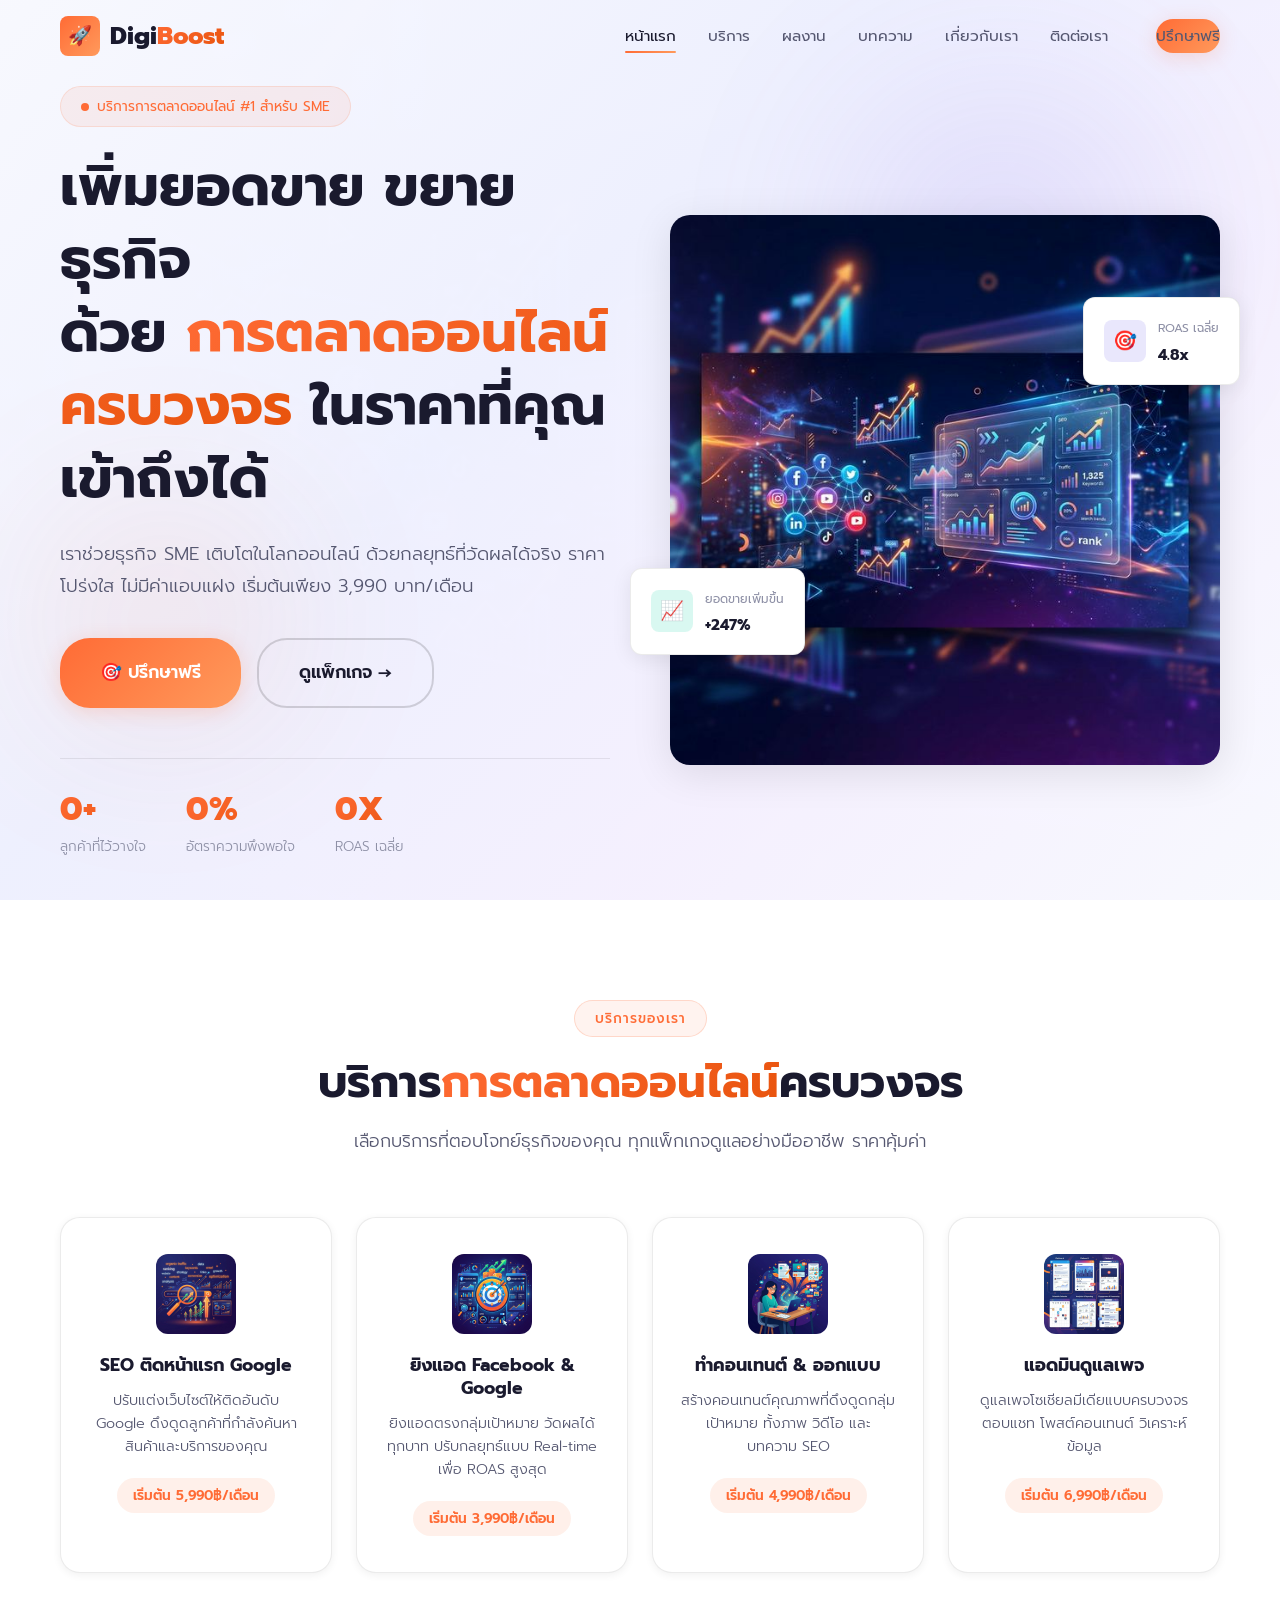
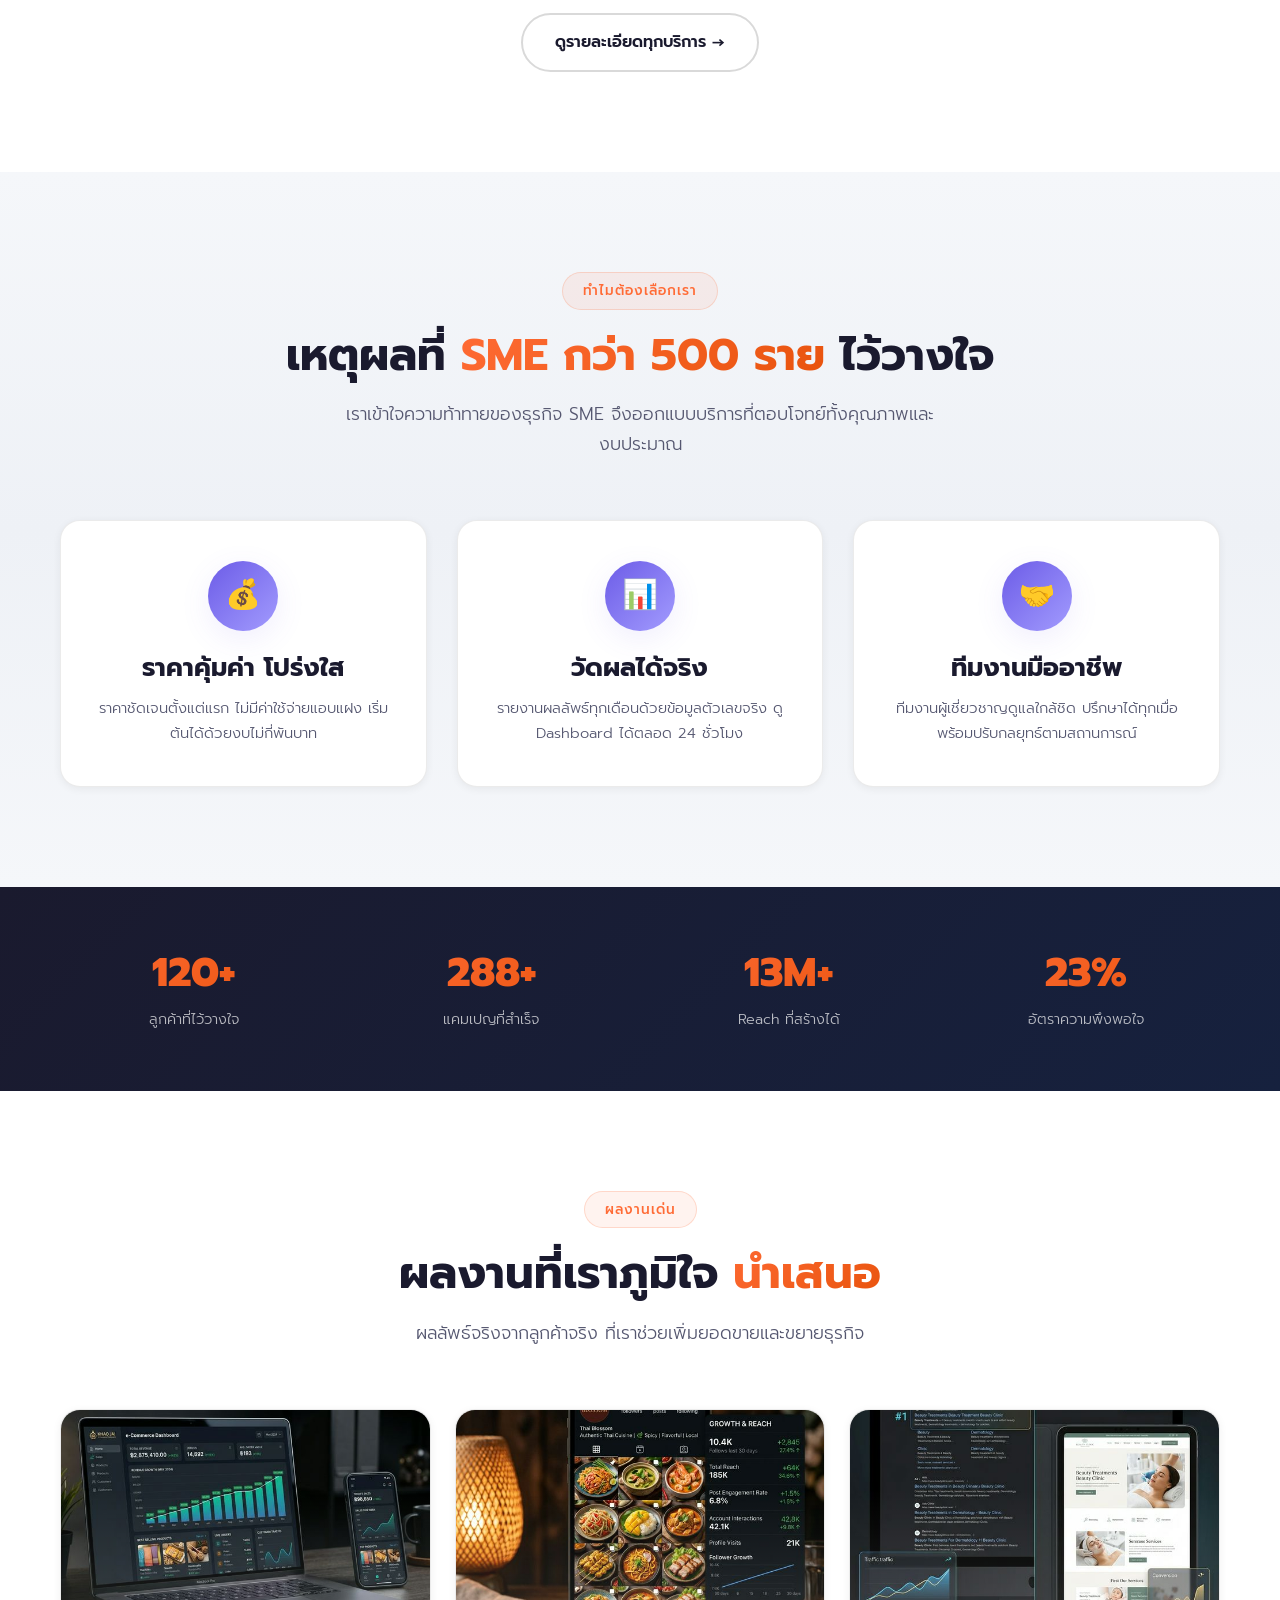
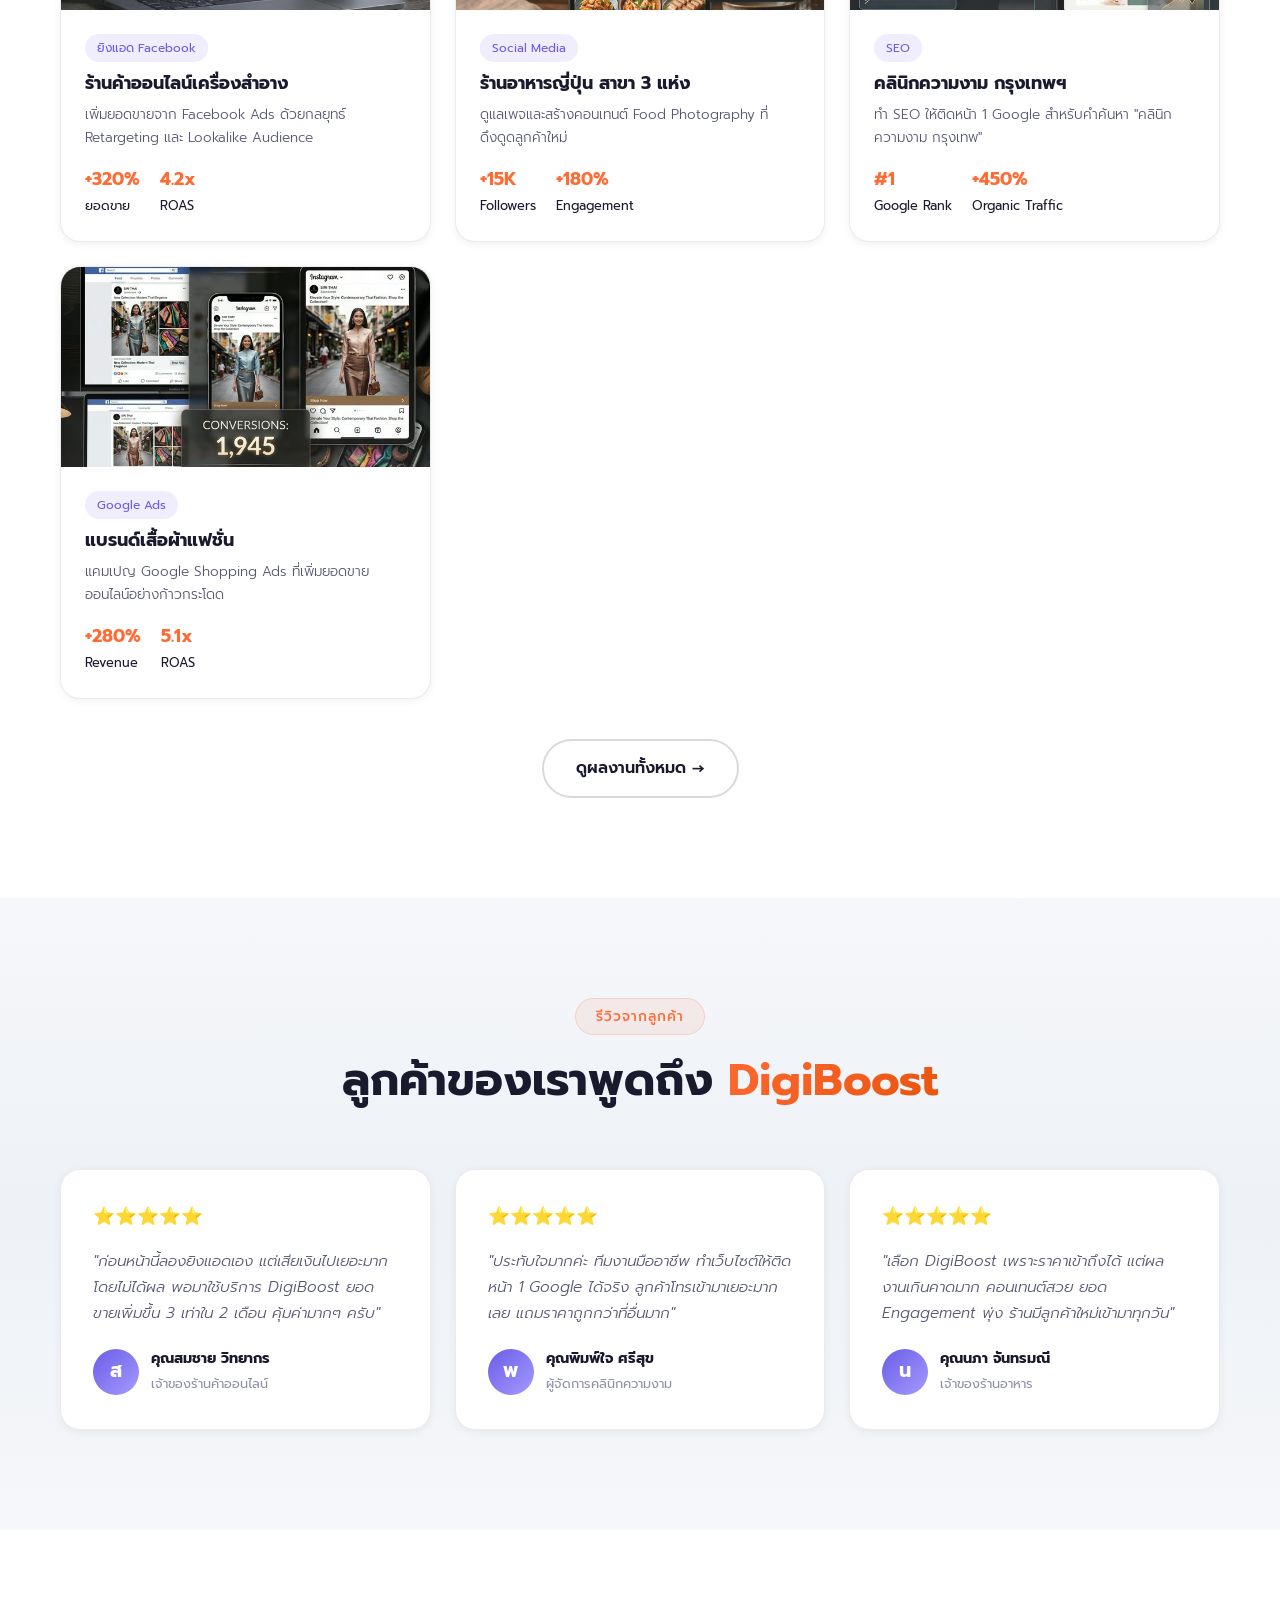
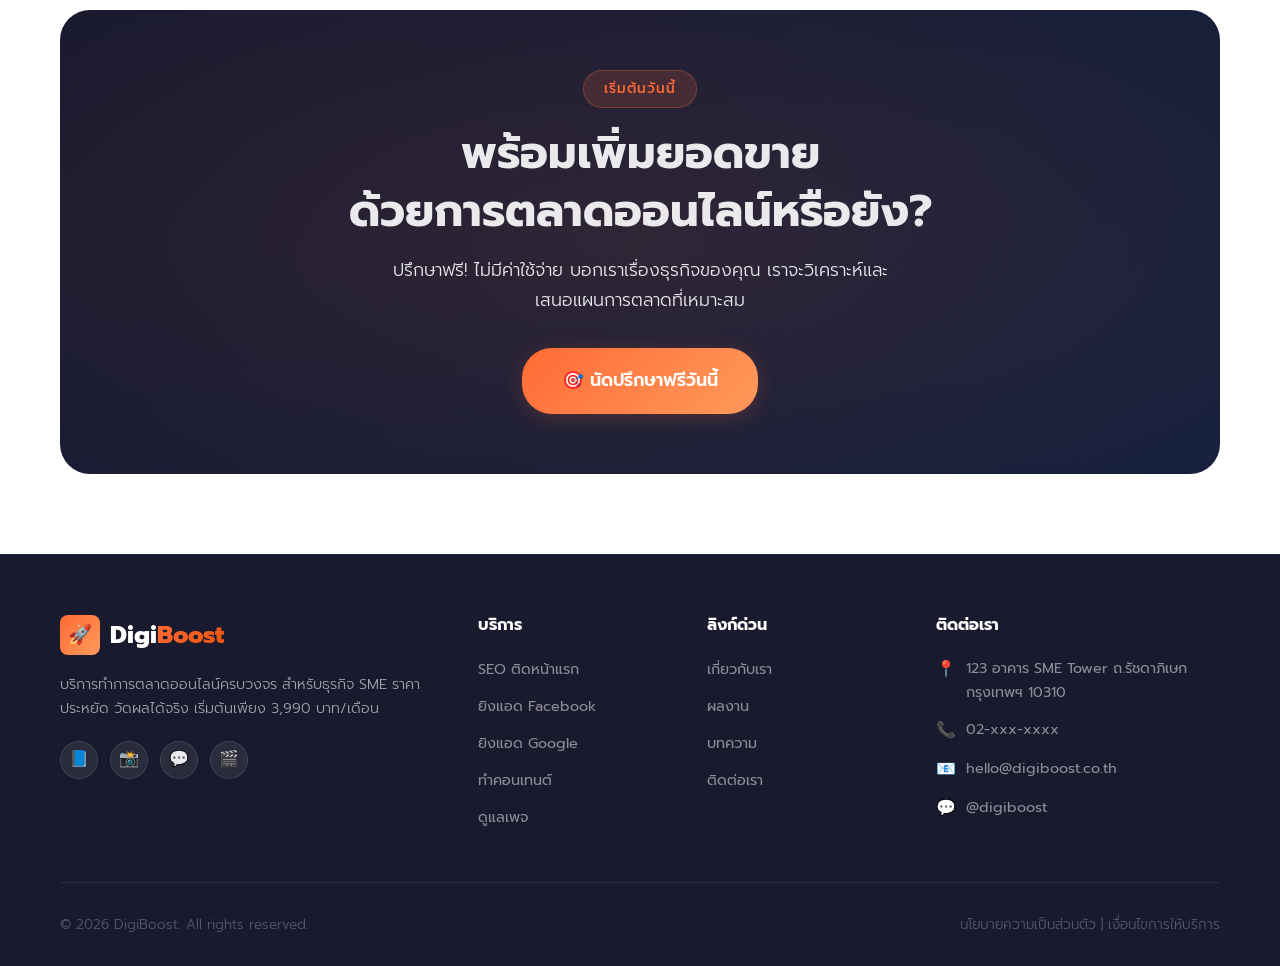
==== index.html @ 76886f85 "Add files via upload" ====
<!DOCTYPE html>
<html lang="th">
<head>
  <meta charset="UTF-8">
  <meta name="viewport" content="width=device-width, initial-scale=1.0">
  <title>DigiBoost — การตลาดออนไลน์ครบวงจร ราคาประหยัด สำหรับ SME</title>
  <meta name="description" content="บริการทำการตลาดออนไลน์ครบวงจร SEO, ยิงแอด Facebook/Google, ทำคอนเทนต์, ดูแลเพจ ราคาเริ่มต้น 3,990 บาท เพิ่มยอดขาย ขยายธุรกิจของคุณวันนี้">
  <meta name="keywords" content="รับทำการตลาดออนไลน์, รับยิงแอด ราคาถูก, บริษัทรับทำ SEO, การตลาดออนไลน์ SME, ดิจิทัลมาร์เก็ตติ้ง">
  <link rel="stylesheet" href="css/style.css">
  <link rel="icon" type="image/svg+xml" href="data:image/svg+xml,<svg xmlns='http://www.w3.org/2000/svg' viewBox='0 0 100 100'><text y='.9em' font-size='90'>🚀</text></svg>">
</head>
<body>

  <!-- Navigation -->
  <nav class="navbar" id="navbar">
    <div class="container">
      <a href="index.html" class="logo">
        <div class="logo-icon">🚀</div>
        <div class="logo-text">Digi<span class="highlight">Boost</span></div>
      </a>
      <ul class="nav-links" id="navLinks">
        <li><a href="index.html" class="active">หน้าแรก</a></li>
        <li><a href="services.html">บริการ</a></li>
        <li><a href="portfolio.html">ผลงาน</a></li>
        <li><a href="blog.html">บทความ</a></li>
        <li><a href="about.html">เกี่ยวกับเรา</a></li>
        <li><a href="contact.html">ติดต่อเรา</a></li>
        <li class="nav-cta"><a href="contact.html" class="btn btn-primary btn-sm">ปรึกษาฟรี</a></li>
      </ul>
      <div class="nav-toggle" id="navToggle">
        <span></span>
        <span></span>
        <span></span>
      </div>
    </div>
  </nav>

  <!-- Hero Section -->
  <section class="hero" id="hero">
    <div class="hero-bg">
      <img src="images/hero-bg.png" alt="Digital Marketing Background" loading="eager">
    </div>
    <div class="orb orb-1"></div>
    <div class="orb orb-2"></div>
    <div class="container">
      <div class="hero-content">
        <div class="hero-badge">
          <span class="dot"></span>
          <span>บริการการตลาดออนไลน์ #1 สำหรับ SME</span>
        </div>
        <h1>เพิ่มยอดขาย ขยายธุรกิจ<br>ด้วย<span class="gradient-text"> การตลาดออนไลน์<br>ครบวงจร</span> ในราคาที่คุณเข้าถึงได้</h1>
        <p>เราช่วยธุรกิจ SME เติบโตในโลกออนไลน์ ด้วยกลยุทธ์ที่วัดผลได้จริง ราคาโปร่งใส ไม่มีค่าแอบแฝง เริ่มต้นเพียง 3,990 บาท/เดือน</p>
        <div class="hero-buttons">
          <a href="contact.html" class="btn btn-primary btn-lg">🎯 ปรึกษาฟรี</a>
          <a href="services.html" class="btn btn-outline btn-lg">ดูแพ็กเกจ →</a>
        </div>
        <div class="hero-stats">
          <div class="stat-item">
            <h3 data-target="500" class="counter">0+</h3>
            <p>ลูกค้าที่ไว้วางใจ</p>
          </div>
          <div class="stat-item">
            <h3 data-target="95" class="counter">0%</h3>
            <p>อัตราความพึงพอใจ</p>
          </div>
          <div class="stat-item">
            <h3 data-target="3" class="counter">0X</h3>
            <p>ROAS เฉลี่ย</p>
          </div>
        </div>
      </div>
      <div class="hero-image">
        <img src="images/hero-bg.png" alt="Digital Marketing Analytics Dashboard" style="border-radius:20px;">
        <div class="hero-float-card card-1">
          <div class="icon green">📈</div>
          <div class="info">
            <span>ยอดขายเพิ่มขึ้น</span>
            <strong>+247%</strong>
          </div>
        </div>
        <div class="hero-float-card card-2">
          <div class="icon blue">🎯</div>
          <div class="info">
            <span>ROAS เฉลี่ย</span>
            <strong>4.8x</strong>
          </div>
        </div>
      </div>
    </div>
  </section>

  <!-- Services Overview -->
  <section class="services" id="services">
    <div class="container">
      <div class="section-header reveal">
        <span class="section-badge">บริการของเรา</span>
        <h2 class="section-title">บริการ<span class="gradient-text">การตลาดออนไลน์</span>ครบวงจร</h2>
        <p class="section-subtitle">เลือกบริการที่ตอบโจทย์ธุรกิจของคุณ ทุกแพ็กเกจดูแลอย่างมืออาชีพ ราคาคุ้มค่า</p>
      </div>
      <div class="services-grid">
        <div class="service-card reveal">
          <div class="icon-box">
            <img src="images/service-seo.png" alt="บริการ SEO">
          </div>
          <h3>SEO ติดหน้าแรก Google</h3>
          <p>ปรับแต่งเว็บไซต์ให้ติดอันดับ Google ดึงดูดลูกค้าที่กำลังค้นหาสินค้าและบริการของคุณ</p>
          <span class="price-tag">เริ่มต้น 5,990฿/เดือน</span>
        </div>
        <div class="service-card reveal">
          <div class="icon-box">
            <img src="images/service-ads.png" alt="บริการยิงแอด">
          </div>
          <h3>ยิงแอด Facebook & Google</h3>
          <p>ยิงแอดตรงกลุ่มเป้าหมาย วัดผลได้ทุกบาท ปรับกลยุทธ์แบบ Real-time เพื่อ ROAS สูงสุด</p>
          <span class="price-tag">เริ่มต้น 3,990฿/เดือน</span>
        </div>
        <div class="service-card reveal">
          <div class="icon-box">
            <img src="images/service-content.png" alt="บริการทำคอนเทนต์">
          </div>
          <h3>ทำคอนเทนต์ & ออกแบบ</h3>
          <p>สร้างคอนเทนต์คุณภาพที่ดึงดูดกลุ่มเป้าหมาย ทั้งภาพ วิดีโอ และบทความ SEO</p>
          <span class="price-tag">เริ่มต้น 4,990฿/เดือน</span>
        </div>
        <div class="service-card reveal">
          <div class="icon-box">
            <img src="images/service-social.png" alt="บริการดูแลเพจ">
          </div>
          <h3>แอดมินดูแลเพจ</h3>
          <p>ดูแลเพจโซเชียลมีเดียแบบครบวงจร ตอบแชท โพสต์คอนเทนต์ วิเคราะห์ข้อมูล</p>
          <span class="price-tag">เริ่มต้น 6,990฿/เดือน</span>
        </div>
      </div>
      <div style="text-align:center; margin-top:40px;" class="reveal">
        <a href="services.html" class="btn btn-outline">ดูรายละเอียดทุกบริการ →</a>
      </div>
    </div>
  </section>

  <!-- Why Choose Us -->
  <section class="why-us" id="why-us">
    <div class="container">
      <div class="section-header reveal">
        <span class="section-badge">ทำไมต้องเลือกเรา</span>
        <h2 class="section-title">เหตุผลที่ <span class="gradient-text">SME กว่า 500 ราย</span> ไว้วางใจ</h2>
        <p class="section-subtitle">เราเข้าใจความท้าทายของธุรกิจ SME จึงออกแบบบริการที่ตอบโจทย์ทั้งคุณภาพและงบประมาณ</p>
      </div>
      <div class="why-us-grid">
        <div class="why-card reveal">
          <div class="icon-circle">💰</div>
          <h3>ราคาคุ้มค่า โปร่งใส</h3>
          <p>ราคาชัดเจนตั้งแต่แรก ไม่มีค่าใช้จ่ายแอบแฝง เริ่มต้นได้ด้วยงบไม่กี่พันบาท</p>
        </div>
        <div class="why-card reveal">
          <div class="icon-circle">📊</div>
          <h3>วัดผลได้จริง</h3>
          <p>รายงานผลลัพธ์ทุกเดือนด้วยข้อมูลตัวเลขจริง ดู Dashboard ได้ตลอด 24 ชั่วโมง</p>
        </div>
        <div class="why-card reveal">
          <div class="icon-circle">🤝</div>
          <h3>ทีมงานมืออาชีพ</h3>
          <p>ทีมงานผู้เชี่ยวชาญดูแลใกล้ชิด ปรึกษาได้ทุกเมื่อ พร้อมปรับกลยุทธ์ตามสถานการณ์</p>
        </div>
      </div>
    </div>
  </section>

  <!-- Counter Section -->
  <section class="counter-section">
    <div class="container">
      <div class="counter-grid">
        <div class="counter-item reveal">
          <h3><span data-target="500" class="counter-num">0</span>+</h3>
          <p>ลูกค้าที่ไว้วางใจ</p>
        </div>
        <div class="counter-item reveal">
          <h3><span data-target="1200" class="counter-num">0</span>+</h3>
          <p>แคมเปญที่สำเร็จ</p>
        </div>
        <div class="counter-item reveal">
          <h3><span data-target="50" class="counter-num">0</span>M+</h3>
          <p>Reach ที่สร้างได้</p>
        </div>
        <div class="counter-item reveal">
          <h3><span data-target="95" class="counter-num">0</span>%</h3>
          <p>อัตราความพึงพอใจ</p>
        </div>
      </div>
    </div>
  </section>

  <!-- Portfolio Highlights -->
  <section class="portfolio" id="portfolio">
    <div class="container">
      <div class="section-header reveal">
        <span class="section-badge">ผลงานเด่น</span>
        <h2 class="section-title">ผลงานที่เราภูมิใจ<span class="gradient-text"> นำเสนอ</span></h2>
        <p class="section-subtitle">ผลลัพธ์จริงจากลูกค้าจริง ที่เราช่วยเพิ่มยอดขายและขยายธุรกิจ</p>
      </div>
      <div class="portfolio-grid">
        <div class="portfolio-card reveal">
          <div class="card-image">
            <img src="images/portfolio-ecommerce.png" alt="ผลงาน E-commerce">
            <div class="overlay"></div>
          </div>
          <div class="card-body">
            <span class="tag">ยิงแอด Facebook</span>
            <h3>ร้านค้าออนไลน์เครื่องสำอาง</h3>
            <p>เพิ่มยอดขายจาก Facebook Ads ด้วยกลยุทธ์ Retargeting และ Lookalike Audience</p>
            <div class="card-stats">
              <div class="stat">
                <strong>+320%</strong>
                <span>ยอดขาย</span>
              </div>
              <div class="stat">
                <strong>4.2x</strong>
                <span>ROAS</span>
              </div>
            </div>
          </div>
        </div>
        <div class="portfolio-card reveal">
          <div class="card-image">
            <img src="images/portfolio-restaurant.png" alt="ผลงานร้านอาหาร">
            <div class="overlay"></div>
          </div>
          <div class="card-body">
            <span class="tag">Social Media</span>
            <h3>ร้านอาหารญี่ปุ่น สาขา 3 แห่ง</h3>
            <p>ดูแลเพจและสร้างคอนเทนต์ Food Photography ที่ดึงดูดลูกค้าใหม่</p>
            <div class="card-stats">
              <div class="stat">
                <strong>+15K</strong>
                <span>Followers</span>
              </div>
              <div class="stat">
                <strong>+180%</strong>
                <span>Engagement</span>
              </div>
            </div>
          </div>
        </div>
        <div class="portfolio-card reveal">
          <div class="card-image">
            <img src="images/portfolio-clinic.png" alt="ผลงานคลินิกความงาม">
            <div class="overlay"></div>
          </div>
          <div class="card-body">
            <span class="tag">SEO</span>
            <h3>คลินิกความงาม กรุงเทพฯ</h3>
            <p>ทำ SEO ให้ติดหน้า 1 Google สำหรับคำค้นหา "คลินิกความงาม กรุงเทพ"</p>
            <div class="card-stats">
              <div class="stat">
                <strong>#1</strong>
                <span>Google Rank</span>
              </div>
              <div class="stat">
                <strong>+450%</strong>
                <span>Organic Traffic</span>
              </div>
            </div>
          </div>
        </div>
        <div class="portfolio-card reveal">
          <div class="card-image">
            <img src="images/portfolio-fashion.png" alt="ผลงานแฟชั่น">
            <div class="overlay"></div>
          </div>
          <div class="card-body">
            <span class="tag">Google Ads</span>
            <h3>แบรนด์เสื้อผ้าแฟชั่น</h3>
            <p>แคมเปญ Google Shopping Ads ที่เพิ่มยอดขายออนไลน์อย่างก้าวกระโดด</p>
            <div class="card-stats">
              <div class="stat">
                <strong>+280%</strong>
                <span>Revenue</span>
              </div>
              <div class="stat">
                <strong>5.1x</strong>
                <span>ROAS</span>
              </div>
            </div>
          </div>
        </div>
      </div>
      <div style="text-align:center; margin-top:40px;" class="reveal">
        <a href="portfolio.html" class="btn btn-outline">ดูผลงานทั้งหมด →</a>
      </div>
    </div>
  </section>

  <!-- Testimonials -->
  <section class="testimonials" id="testimonials">
    <div class="container">
      <div class="section-header reveal">
        <span class="section-badge">รีวิวจากลูกค้า</span>
        <h2 class="section-title">ลูกค้าของเราพูดถึง<span class="gradient-text"> DigiBoost</span></h2>
      </div>
      <div class="testimonials-grid">
        <div class="testimonial-card reveal">
          <div class="stars">⭐⭐⭐⭐⭐</div>
          <p class="quote">"ก่อนหน้านี้ลองยิงแอดเอง แต่เสียเงินไปเยอะมากโดยไม่ได้ผล พอมาใช้บริการ DigiBoost ยอดขายเพิ่มขึ้น 3 เท่าใน 2 เดือน คุ้มค่ามากๆ ครับ"</p>
          <div class="author">
            <div class="author-avatar">ส</div>
            <div class="author-info">
              <strong>คุณสมชาย วิทยากร</strong>
              <span>เจ้าของร้านค้าออนไลน์</span>
            </div>
          </div>
        </div>
        <div class="testimonial-card reveal">
          <div class="stars">⭐⭐⭐⭐⭐</div>
          <p class="quote">"ประทับใจมากค่ะ ทีมงานมืออาชีพ ทำเว็บไซต์ให้ติดหน้า 1 Google ได้จริง ลูกค้าโทรเข้ามาเยอะมากเลย แถมราคาถูกกว่าที่อื่นมาก"</p>
          <div class="author">
            <div class="author-avatar">พ</div>
            <div class="author-info">
              <strong>คุณพิมพ์ใจ ศรีสุข</strong>
              <span>ผู้จัดการคลินิกความงาม</span>
            </div>
          </div>
        </div>
        <div class="testimonial-card reveal">
          <div class="stars">⭐⭐⭐⭐⭐</div>
          <p class="quote">"เลือก DigiBoost เพราะราคาเข้าถึงได้ แต่ผลงานเกินคาดมาก คอนเทนต์สวย ยอด Engagement พุ่ง ร้านมีลูกค้าใหม่เข้ามาทุกวัน"</p>
          <div class="author">
            <div class="author-avatar">น</div>
            <div class="author-info">
              <strong>คุณนภา จันทรมณี</strong>
              <span>เจ้าของร้านอาหาร</span>
            </div>
          </div>
        </div>
      </div>
    </div>
  </section>

  <!-- CTA Section -->
  <section class="cta-section">
    <div class="container">
      <div class="cta-box reveal">
        <span class="section-badge">เริ่มต้นวันนี้</span>
        <h2>พร้อมเพิ่มยอดขาย<br><span class="gradient-text">ด้วยการตลาดออนไลน์</span>หรือยัง?</h2>
        <p>ปรึกษาฟรี! ไม่มีค่าใช้จ่าย บอกเราเรื่องธุรกิจของคุณ เราจะวิเคราะห์และเสนอแผนการตลาดที่เหมาะสม</p>
        <a href="contact.html" class="btn btn-primary btn-lg">🎯 นัดปรึกษาฟรีวันนี้</a>
      </div>
    </div>
  </section>

  <!-- Footer -->
  <footer class="footer">
    <div class="container">
      <div class="footer-grid">
        <div class="footer-brand">
          <a href="index.html" class="logo">
            <div class="logo-icon">🚀</div>
            <div class="logo-text">Digi<span class="highlight">Boost</span></div>
          </a>
          <p>บริการทำการตลาดออนไลน์ครบวงจร สำหรับธุรกิจ SME ราคาประหยัด วัดผลได้จริง เริ่มต้นเพียง 3,990 บาท/เดือน</p>
          <div class="footer-social">
            <a href="#" aria-label="Facebook">📘</a>
            <a href="#" aria-label="Instagram">📸</a>
            <a href="#" aria-label="Line">💬</a>
            <a href="#" aria-label="YouTube">🎬</a>
          </div>
        </div>
        <div>
          <h4>บริการ</h4>
          <ul class="footer-links">
            <li><a href="services.html">SEO ติดหน้าแรก</a></li>
            <li><a href="services.html">ยิงแอด Facebook</a></li>
            <li><a href="services.html">ยิงแอด Google</a></li>
            <li><a href="services.html">ทำคอนเทนต์</a></li>
            <li><a href="services.html">ดูแลเพจ</a></li>
          </ul>
        </div>
        <div>
          <h4>ลิงก์ด่วน</h4>
          <ul class="footer-links">
            <li><a href="about.html">เกี่ยวกับเรา</a></li>
            <li><a href="portfolio.html">ผลงาน</a></li>
            <li><a href="blog.html">บทความ</a></li>
            <li><a href="contact.html">ติดต่อเรา</a></li>
          </ul>
        </div>
        <div>
          <h4>ติดต่อเรา</h4>
          <ul class="footer-contact">
            <li><span class="icon">📍</span> 123 อาคาร SME Tower ถ.รัชดาภิเษก กรุงเทพฯ 10310</li>
            <li><span class="icon">📞</span> 02-xxx-xxxx</li>
            <li><span class="icon">📧</span> hello@digiboost.co.th</li>
            <li><span class="icon">💬</span> @digiboost</li>
          </ul>
        </div>
      </div>
      <div class="footer-bottom">
        <p>&copy; 2026 DigiBoost. All rights reserved.</p>
        <p>นโยบายความเป็นส่วนตัว | เงื่อนไขการให้บริการ</p>
      </div>
    </div>
  </footer>

  <!-- Back to Top -->
  <button class="back-to-top" id="backToTop" aria-label="Back to top">↑</button>

  <script src="js/script.js"></script>
</body>
</html>
---- css/style.css ----
/* ============================================
   DIGITAL MARKETING AGENCY - DESIGN SYSTEM
   คอนเซปต์: ราคาประหยัด สำหรับ SME
   ============================================ */

/* Google Fonts */
@import url('https://fonts.googleapis.com/css2?family=Inter:wght@300;400;500;600;700;800;900&family=Prompt:wght@300;400;500;600;700;800&display=swap');

/* ============================================
   CSS CUSTOM PROPERTIES
   ============================================ */
:root {
  /* Primary Colors */
  --primary-dark: #1a1a2e;
  --primary: #16213e;
  --primary-light: #0f3460;
  
  /* Accent Colors */
  --accent: #ff6b35;
  --accent-hover: #ff8c5a;
  --accent-glow: rgba(255, 107, 53, 0.2);
  --accent-gradient: linear-gradient(135deg, #ff6b35, #ff9a5c);
  
  /* Secondary Colors */
  --secondary: #6c5ce7;
  --secondary-light: #6c5ce7;
  --secondary-glow: rgba(108, 92, 231, 0.15);
  
  /* Neutral Colors */
  --dark-bg: #ffffff;
  --card-bg: #ffffff;
  --card-border: rgba(0, 0, 0, 0.08);
  --card-hover: #f8f9fa;
  
  /* Text Colors */
  --text-primary: #1a1a2e;
  --text-secondary: #555770;
  --text-muted: #8e90a6;
  
  /* Gradients */
  --gradient-hero: linear-gradient(135deg, #f8f9ff 0%, #eef0ff 40%, #f5f0ff 70%, #f8f9ff 100%);
  --gradient-section: linear-gradient(180deg, #f5f7fa 0%, #eef1f6 50%, #f5f7fa 100%);
  --gradient-card: linear-gradient(145deg, #ffffff, #fafbfc);
  --gradient-text: linear-gradient(135deg, #ff6b35, #e8530c);
  --gradient-purple: linear-gradient(135deg, #6c5ce7, #a29bfe);
  
  /* Shadows */
  --shadow-sm: 0 2px 8px rgba(0, 0, 0, 0.06);
  --shadow-md: 0 4px 20px rgba(0, 0, 0, 0.08);
  --shadow-lg: 0 8px 40px rgba(0, 0, 0, 0.1);
  --shadow-glow: 0 8px 30px rgba(255, 107, 53, 0.12);
  --shadow-purple: 0 8px 30px rgba(108, 92, 231, 0.1);
  
  /* Spacing */
  --section-padding: 100px 0;
  --container-padding: 0 20px;
  
  /* Border Radius */
  --radius-sm: 8px;
  --radius-md: 12px;
  --radius-lg: 20px;
  --radius-xl: 30px;
  
  /* Transitions */
  --transition: all 0.3s cubic-bezier(0.4, 0, 0.2, 1);
  --transition-slow: all 0.6s cubic-bezier(0.4, 0, 0.2, 1);
}

/* ============================================
   CSS RESET & BASE
   ============================================ */
*, *::before, *::after {
  margin: 0;
  padding: 0;
  box-sizing: border-box;
}

html {
  scroll-behavior: smooth;
  font-size: 16px;
}

body {
  font-family: 'Prompt', 'Inter', sans-serif;
  background: var(--dark-bg);
  color: var(--text-primary);
  line-height: 1.7;
  overflow-x: hidden;
  -webkit-font-smoothing: antialiased;
  -moz-osx-font-smoothing: grayscale;
}

a {
  text-decoration: none;
  color: inherit;
  transition: var(--transition);
}

ul, ol {
  list-style: none;
}

img {
  max-width: 100%;
  height: auto;
  display: block;
}

.container {
  max-width: 1200px;
  margin: 0 auto;
  padding: var(--container-padding);
}

/* ============================================
   TYPOGRAPHY
   ============================================ */
h1, h2, h3, h4, h5, h6 {
  font-weight: 700;
  line-height: 1.3;
}

h1 { font-size: clamp(2.2rem, 5vw, 3.5rem); }
h2 { font-size: clamp(1.8rem, 4vw, 2.8rem); }
h3 { font-size: clamp(1.3rem, 2.5vw, 1.6rem); }
h4 { font-size: 1.2rem; }

p {
  color: var(--text-secondary);
  font-weight: 300;
}

.section-badge {
  display: inline-block;
  padding: 6px 20px;
  background: rgba(255, 107, 53, 0.08);
  border: 1px solid rgba(255, 107, 53, 0.2);
  border-radius: 50px;
  font-size: 0.85rem;
  font-weight: 500;
  color: var(--accent);
  letter-spacing: 1px;
  text-transform: uppercase;
  margin-bottom: 16px;
}

.section-title {
  margin-bottom: 16px;
}

.section-title .gradient-text {
  background: var(--gradient-text);
  -webkit-background-clip: text;
  -webkit-text-fill-color: transparent;
  background-clip: text;
}

.section-subtitle {
  font-size: 1.1rem;
  color: var(--text-secondary);
  max-width: 600px;
  margin: 0 auto 50px;
}

.section-header {
  text-align: center;
  margin-bottom: 60px;
}

/* ============================================
   BUTTONS
   ============================================ */
.btn {
  display: inline-flex;
  align-items: center;
  gap: 8px;
  padding: 14px 32px;
  border-radius: var(--radius-xl);
  font-family: 'Prompt', sans-serif;
  font-size: 1rem;
  font-weight: 600;
  border: none;
  cursor: pointer;
  transition: var(--transition);
  position: relative;
  overflow: hidden;
}

.btn-primary {
  background: var(--accent-gradient);
  color: white;
  box-shadow: 0 4px 20px var(--accent-glow);
}

.btn-primary:hover {
  transform: translateY(-3px);
  box-shadow: 0 8px 30px rgba(255, 107, 53, 0.4);
}

.btn-primary::after {
  content: '';
  position: absolute;
  top: 0;
  left: -100%;
  width: 100%;
  height: 100%;
  background: linear-gradient(90deg, transparent, rgba(255,255,255,0.2), transparent);
  transition: 0.5s;
}

.btn-primary:hover::after {
  left: 100%;
}

.btn-outline {
  background: transparent;
  color: var(--text-primary);
  border: 2px solid rgba(0, 0, 0, 0.15);
}

.btn-outline:hover {
  border-color: var(--accent);
  color: var(--accent);
  transform: translateY(-3px);
}

.btn-sm {
  padding: 10px 24px;
  font-size: 0.9rem;
}

.btn-lg {
  padding: 18px 40px;
  font-size: 1.1rem;
}

/* ============================================
   NAVIGATION
   ============================================ */
.navbar {
  position: fixed;
  top: 0;
  left: 0;
  right: 0;
  z-index: 1000;
  padding: 16px 0;
  transition: var(--transition);
}

.navbar.scrolled {
  background: rgba(255, 255, 255, 0.95);
  backdrop-filter: blur(20px);
  -webkit-backdrop-filter: blur(20px);
  border-bottom: 1px solid var(--card-border);
  padding: 10px 0;
  box-shadow: 0 2px 20px rgba(0,0,0,0.06);
}

.navbar .container {
  display: flex;
  justify-content: space-between;
  align-items: center;
}

.logo {
  display: flex;
  align-items: center;
  gap: 10px;
  font-size: 1.5rem;
  font-weight: 800;
}

.logo-icon {
  width: 40px;
  height: 40px;
  background: var(--accent-gradient);
  border-radius: var(--radius-sm);
  display: flex;
  align-items: center;
  justify-content: center;
  font-size: 1.2rem;
}

.logo-text .highlight {
  background: var(--gradient-text);
  -webkit-background-clip: text;
  -webkit-text-fill-color: transparent;
  background-clip: text;
}

.nav-links {
  display: flex;
  gap: 32px;
  align-items: center;
}

.nav-links a {
  font-size: 0.95rem;
  font-weight: 400;
  color: var(--text-secondary);
  position: relative;
  padding: 4px 0;
}

.nav-links a:hover,
.nav-links a.active {
  color: var(--text-primary);
}

.nav-links a::after {
  content: '';
  position: absolute;
  bottom: -2px;
  left: 0;
  width: 0;
  height: 2px;
  background: var(--accent-gradient);
  transition: var(--transition);
  border-radius: 2px;
}

.nav-links a:hover::after,
.nav-links a.active::after {
  width: 100%;
}

.nav-cta {
  margin-left: 16px;
}

/* Mobile Nav Toggle */
.nav-toggle {
  display: none;
  flex-direction: column;
  gap: 5px;
  cursor: pointer;
  padding: 5px;
  z-index: 1001;
}

.nav-toggle span {
  width: 28px;
  height: 2px;
  background: var(--text-primary);
  border-radius: 2px;
  transition: var(--transition);
}

.nav-toggle.active span:nth-child(1) {
  transform: rotate(45deg) translate(5px, 5px);
}

.nav-toggle.active span:nth-child(2) {
  opacity: 0;
}

.nav-toggle.active span:nth-child(3) {
  transform: rotate(-45deg) translate(5px, -5px);
}

/* ============================================
   HERO SECTION
   ============================================ */
.hero {
  min-height: 100vh;
  display: flex;
  align-items: center;
  position: relative;
  overflow: hidden;
  padding-top: 80px;
}

.hero-bg {
  position: absolute;
  inset: 0;
  z-index: 0;
}

.hero-bg img {
  width: 100%;
  height: 100%;
  object-fit: cover;
  opacity: 0.08;
}

.hero-bg::after {
  content: '';
  position: absolute;
  inset: 0;
  background: var(--gradient-hero);
  opacity: 0.95;
}

.hero .container {
  position: relative;
  z-index: 1;
  display: grid;
  grid-template-columns: 1fr 1fr;
  gap: 60px;
  align-items: center;
}

.hero-content {
  max-width: 600px;
}

.hero-badge {
  display: inline-flex;
  align-items: center;
  gap: 8px;
  padding: 8px 20px;
  background: rgba(255, 107, 53, 0.08);
  border: 1px solid rgba(255, 107, 53, 0.15);
  border-radius: 50px;
  font-size: 0.85rem;
  color: var(--accent);
  margin-bottom: 24px;
  animation: fadeInUp 0.8s ease;
}

.hero-badge .dot {
  width: 8px;
  height: 8px;
  background: var(--accent);
  border-radius: 50%;
  animation: pulse 2s infinite;
}

.hero h1 {
  margin-bottom: 24px;
  animation: fadeInUp 0.8s ease 0.1s both;
}

.hero h1 .gradient-text {
  background: var(--gradient-text);
  -webkit-background-clip: text;
  -webkit-text-fill-color: transparent;
  background-clip: text;
}

.hero p {
  font-size: 1.15rem;
  margin-bottom: 36px;
  animation: fadeInUp 0.8s ease 0.2s both;
}

.hero-buttons {
  display: flex;
  gap: 16px;
  flex-wrap: wrap;
  animation: fadeInUp 0.8s ease 0.3s both;
}

.hero-stats {
  display: flex;
  gap: 40px;
  margin-top: 50px;
  padding-top: 30px;
  border-top: 1px solid var(--card-border);
  animation: fadeInUp 0.8s ease 0.4s both;
}

.stat-item h3 {
  font-size: 2rem;
  font-weight: 800;
  background: var(--gradient-text);
  -webkit-background-clip: text;
  -webkit-text-fill-color: transparent;
  background-clip: text;
}

.stat-item p {
  font-size: 0.85rem;
  color: var(--text-muted);
  margin-top: 4px;
}

.hero-image {
  position: relative;
  animation: fadeInRight 1s ease 0.3s both;
}

.hero-image img {
  border-radius: var(--radius-lg);
  box-shadow: var(--shadow-lg);
}

.hero-float-card {
  position: absolute;
  background: #ffffff;
  backdrop-filter: blur(20px);
  border: 1px solid var(--card-border);
  border-radius: var(--radius-md);
  padding: 16px 20px;
  display: flex;
  align-items: center;
  gap: 12px;
  animation: float 3s ease-in-out infinite;
  box-shadow: var(--shadow-md);
}

.hero-float-card.card-1 {
  bottom: 20%;
  left: -40px;
  animation-delay: 0s;
}

.hero-float-card.card-2 {
  top: 15%;
  right: -20px;
  animation-delay: 1.5s;
}

.hero-float-card .icon {
  width: 42px;
  height: 42px;
  border-radius: var(--radius-sm);
  display: flex;
  align-items: center;
  justify-content: center;
  font-size: 1.2rem;
}

.hero-float-card .icon.green {
  background: rgba(0, 206, 158, 0.15);
  color: #00ce9e;
}

.hero-float-card .icon.blue {
  background: rgba(108, 92, 231, 0.15);
  color: var(--secondary-light);
}

.hero-float-card .info span {
  font-size: 0.75rem;
  color: var(--text-muted);
}

.hero-float-card .info strong {
  display: block;
  font-size: 0.95rem;
}

/* Floating orbs */
.orb {
  position: absolute;
  border-radius: 50%;
  filter: blur(100px);
  opacity: 0.15;
  animation: orbFloat 8s ease-in-out infinite;
}

.orb-1 {
  width: 300px;
  height: 300px;
  background: var(--secondary);
  top: 10%;
  right: 10%;
  animation-delay: 0s;
}

.orb-2 {
  width: 200px;
  height: 200px;
  background: var(--accent);
  bottom: 20%;
  left: 5%;
  animation-delay: 4s;
}

/* ============================================
   SERVICES SECTION
   ============================================ */
.services {
  padding: var(--section-padding);
  position: relative;
}

.services-grid {
  display: grid;
  grid-template-columns: repeat(4, 1fr);
  gap: 24px;
}

.service-card {
  background: #ffffff;
  border: 1px solid var(--card-border);
  border-radius: var(--radius-lg);
  padding: 36px 28px;
  text-align: center;
  transition: var(--transition);
  position: relative;
  overflow: hidden;
  box-shadow: var(--shadow-sm);
}

.service-card::before {
  content: '';
  position: absolute;
  top: 0;
  left: 0;
  right: 0;
  height: 3px;
  background: var(--accent-gradient);
  transform: scaleX(0);
  transition: var(--transition);
}

.service-card:hover {
  transform: translateY(-8px);
  border-color: rgba(255, 107, 53, 0.15);
  box-shadow: var(--shadow-glow);
}

.service-card:hover::before {
  transform: scaleX(1);
}

.service-card .icon-box {
  width: 80px;
  height: 80px;
  margin: 0 auto 20px;
  border-radius: var(--radius-md);
  overflow: hidden;
}

.service-card .icon-box img {
  width: 100%;
  height: 100%;
  object-fit: cover;
}

.service-card h3 {
  margin-bottom: 12px;
  font-size: 1.1rem;
}

.service-card p {
  font-size: 0.9rem;
  line-height: 1.6;
  margin-bottom: 20px;
}

.service-card .price-tag {
  display: inline-block;
  padding: 6px 16px;
  background: rgba(255, 107, 53, 0.1);
  border-radius: 50px;
  font-size: 0.85rem;
  color: var(--accent);
  font-weight: 600;
}

/* ============================================
   WHY CHOOSE US
   ============================================ */
.why-us {
  padding: var(--section-padding);
  background: var(--gradient-section);
}

.why-us-grid {
  display: grid;
  grid-template-columns: repeat(3, 1fr);
  gap: 30px;
}

.why-card {
  background: #ffffff;
  border: 1px solid var(--card-border);
  border-radius: var(--radius-lg);
  padding: 40px 30px;
  text-align: center;
  transition: var(--transition);
  position: relative;
  box-shadow: var(--shadow-sm);
}

.why-card:hover {
  transform: translateY(-5px);
  box-shadow: var(--shadow-purple);
  border-color: rgba(108, 92, 231, 0.2);
}

.why-card .icon-circle {
  width: 70px;
  height: 70px;
  margin: 0 auto 20px;
  border-radius: 50%;
  display: flex;
  align-items: center;
  justify-content: center;
  font-size: 1.8rem;
  background: var(--gradient-purple);
  box-shadow: var(--shadow-purple);
}

.why-card h3 {
  margin-bottom: 12px;
}

.why-card p {
  font-size: 0.92rem;
}

/* ============================================
   PORTFOLIO SECTION
   ============================================ */
.portfolio {
  padding: var(--section-padding);
}

.portfolio-filters {
  display: flex;
  justify-content: center;
  gap: 12px;
  margin-bottom: 40px;
  flex-wrap: wrap;
}

.filter-btn {
  padding: 10px 24px;
  border: 1px solid var(--card-border);
  border-radius: 50px;
  background: transparent;
  color: var(--text-secondary);
  font-family: 'Prompt', sans-serif;
  font-size: 0.9rem;
  cursor: pointer;
  transition: var(--transition);
}

.filter-btn:hover,
.filter-btn.active {
  background: var(--accent-gradient);
  color: white;
  border-color: transparent;
  box-shadow: 0 4px 15px var(--accent-glow);
}

.portfolio-grid {
  display: grid;
  grid-template-columns: repeat(auto-fill, minmax(280px, 1fr));
  gap: 24px;
}

.portfolio-card {
  background: #ffffff;
  border: 1px solid var(--card-border);
  border-radius: var(--radius-lg);
  overflow: hidden;
  transition: var(--transition);
  cursor: pointer;
  box-shadow: var(--shadow-sm);
}

.portfolio-card:hover {
  transform: translateY(-5px);
  box-shadow: var(--shadow-glow);
}

.portfolio-card .card-image {
  width: 100%;
  height: 200px;
  overflow: hidden;
  position: relative;
}

.portfolio-card .card-image img {
  width: 100%;
  height: 100%;
  object-fit: cover;
  transition: var(--transition-slow);
}

.portfolio-card:hover .card-image img {
  transform: scale(1.08);
}

.portfolio-card .card-image .overlay {
  position: absolute;
  inset: 0;
  background: linear-gradient(180deg, transparent 40%, rgba(255,255,255,0.1) 100%);
}

.portfolio-card .card-body {
  padding: 24px;
}

.portfolio-card .card-body .tag {
  display: inline-block;
  padding: 4px 12px;
  background: rgba(108, 92, 231, 0.1);
  border-radius: 50px;
  font-size: 0.75rem;
  color: var(--secondary-light);
  margin-bottom: 10px;
}

.portfolio-card .card-body h3 {
  font-size: 1.1rem;
  margin-bottom: 8px;
}

.portfolio-card .card-body p {
  font-size: 0.85rem;
  margin-bottom: 16px;
}

.portfolio-card .card-stats {
  display: flex;
  gap: 20px;
}

.portfolio-card .card-stats .stat {
  font-size: 0.8rem;
}

.portfolio-card .card-stats .stat strong {
  color: var(--accent);
  display: block;
  font-size: 1.1rem;
}

/* ============================================
   TESTIMONIALS
   ============================================ */
.testimonials {
  padding: var(--section-padding);
  background: var(--gradient-section);
}

.testimonials-grid {
  display: grid;
  grid-template-columns: repeat(3, 1fr);
  gap: 24px;
}

.testimonial-card {
  background: #ffffff;
  border: 1px solid var(--card-border);
  border-radius: var(--radius-lg);
  padding: 32px;
  transition: var(--transition);
  box-shadow: var(--shadow-sm);
}

.testimonial-card:hover {
  transform: translateY(-4px);
  box-shadow: var(--shadow-md);
}

.testimonial-card .stars {
  color: #ffa500;
  font-size: 1.1rem;
  margin-bottom: 16px;
}

.testimonial-card .quote {
  font-size: 0.95rem;
  color: var(--text-secondary);
  font-style: italic;
  margin-bottom: 20px;
  line-height: 1.7;
}

.testimonial-card .author {
  display: flex;
  align-items: center;
  gap: 12px;
}

.testimonial-card .author-avatar {
  width: 46px;
  height: 46px;
  border-radius: 50%;
  background: var(--gradient-purple);
  display: flex;
  align-items: center;
  justify-content: center;
  font-size: 1.2rem;
  font-weight: 700;
  color: white;
}

.testimonial-card .author-info strong {
  font-size: 0.9rem;
  display: block;
}

.testimonial-card .author-info span {
  font-size: 0.8rem;
  color: var(--text-muted);
}

/* ============================================
   CTA SECTION
   ============================================ */
.cta-section {
  padding: 80px 0;
  position: relative;
  overflow: hidden;
}

.cta-box {
  background: linear-gradient(135deg, #1a1a2e, #16213e);
  border: none;
  border-radius: var(--radius-xl);
  padding: 60px;
  text-align: center;
  position: relative;
  overflow: hidden;
  color: white;
}

.cta-box h2,
.cta-box p {
  color: rgba(255,255,255,0.9);
}

.cta-box .section-badge {
  background: rgba(255, 107, 53, 0.15);
  border-color: rgba(255, 107, 53, 0.3);
}

.cta-box::before {
  content: '';
  position: absolute;
  top: -50%;
  left: -50%;
  width: 200%;
  height: 200%;
  background: radial-gradient(ellipse, rgba(255,107,53,0.1), transparent 50%);
  animation: rotate 20s linear infinite;
}

.cta-box h2 {
  margin-bottom: 16px;
  position: relative;
}

.cta-box p {
  font-size: 1.1rem;
  margin-bottom: 32px;
  max-width: 500px;
  margin-left: auto;
  margin-right: auto;
  position: relative;
}

.cta-box .btn {
  position: relative;
}

/* ============================================
   FOOTER
   ============================================ */
.footer {
  padding: 60px 0 30px;
  background: #1a1a2e;
  border-top: 1px solid rgba(255,255,255,0.05);
  color: rgba(255,255,255,0.9);
}

.footer h4 {
  color: white !important;
}

.footer-brand p {
  color: rgba(255,255,255,0.6) !important;
}

.footer-links li a {
  color: rgba(255,255,255,0.5) !important;
}

.footer-links li a:hover {
  color: var(--accent) !important;
}

.footer-contact li {
  color: rgba(255,255,255,0.5) !important;
}

.footer-bottom {
  color: rgba(255,255,255,0.4) !important;
  border-top-color: rgba(255,255,255,0.08) !important;
}

.footer .logo-text {
  color: white;
}

.footer-grid {
  display: grid;
  grid-template-columns: 2fr 1fr 1fr 1.5fr;
  gap: 40px;
  margin-bottom: 40px;
}

.footer-brand p {
  font-size: 0.9rem;
  margin-top: 16px;
  line-height: 1.7;
}

.footer-social {
  display: flex;
  gap: 12px;
  margin-top: 20px;
}

.footer-social a {
  width: 38px;
  height: 38px;
  border-radius: 50%;
  background: rgba(255, 255, 255, 0.08);
  border: 1px solid rgba(255,255,255,0.1);
  display: flex;
  align-items: center;
  justify-content: center;
  font-size: 1rem;
  transition: var(--transition);
}

.footer-social a:hover {
  background: var(--accent-gradient);
  border-color: transparent;
  transform: translateY(-3px);
}

.footer h4 {
  margin-bottom: 20px;
  font-size: 1rem;
  color: var(--text-primary);
}

.footer-links li {
  margin-bottom: 10px;
}

.footer-links li a {
  color: var(--text-muted);
  font-size: 0.9rem;
}

.footer-links li a:hover {
  color: var(--accent);
  padding-left: 5px;
}

.footer-contact li {
  display: flex;
  gap: 10px;
  margin-bottom: 12px;
  font-size: 0.9rem;
  color: var(--text-muted);
}

.footer-contact li .icon {
  color: var(--accent);
  font-size: 1rem;
  min-width: 20px;
}

.footer-bottom {
  padding-top: 30px;
  border-top: 1px solid var(--card-border);
  display: flex;
  justify-content: space-between;
  align-items: center;
  font-size: 0.85rem;
  color: var(--text-muted);
}

/* ============================================
   PAGE HEADER (for inner pages)
   ============================================ */
.page-header {
  padding: 160px 0 80px;
  position: relative;
  overflow: hidden;
  text-align: center;
}

.page-header::before {
  content: '';
  position: absolute;
  inset: 0;
  background: linear-gradient(135deg, #f0f2ff 0%, #e8ecff 40%, #f3eeff 70%, #f0f2ff 100%);
}

.page-header .container {
  position: relative;
  z-index: 1;
}

.page-header h1 {
  margin-bottom: 16px;
}

.page-header p {
  font-size: 1.15rem;
  max-width: 600px;
  margin: 0 auto;
}

.breadcrumb {
  display: flex;
  justify-content: center;
  gap: 8px;
  margin-bottom: 16px;
  font-size: 0.9rem;
}

.breadcrumb a {
  color: var(--text-muted);
}

.breadcrumb a:hover {
  color: var(--accent);
}

.breadcrumb .separator {
  color: var(--text-muted);
}

.breadcrumb .current {
  color: var(--accent);
}

/* ============================================
   SERVICES DETAIL PAGE
   ============================================ */
.service-detail {
  padding: var(--section-padding);
}

.service-detail-card {
  display: grid;
  grid-template-columns: 1fr 1fr;
  gap: 50px;
  align-items: center;
  padding: 60px 0;
  border-bottom: 1px solid var(--card-border);
}

.service-detail-card:nth-child(even) {
  direction: rtl;
}

.service-detail-card:nth-child(even) > * {
  direction: ltr;
}

.service-detail-card .detail-image {
  border-radius: var(--radius-lg);
  overflow: hidden;
  box-shadow: var(--shadow-lg);
}

.service-detail-card .detail-image img {
  width: 100%;
  height: 350px;
  object-fit: cover;
  transition: var(--transition-slow);
}

.service-detail-card:hover .detail-image img {
  transform: scale(1.03);
}

.service-detail-card .detail-content h3 {
  font-size: 1.6rem;
  margin-bottom: 16px;
}

.service-detail-card .detail-content p {
  margin-bottom: 20px;
}

.service-detail-card .feature-list {
  margin-bottom: 24px;
}

.service-detail-card .feature-list li {
  display: flex;
  align-items: center;
  gap: 10px;
  padding: 8px 0;
  font-size: 0.92rem;
  color: var(--text-secondary);
}

.service-detail-card .feature-list li .check {
  color: #00ce9e;
  font-size: 1.1rem;
}

/* Pricing Section */
.pricing {
  padding: var(--section-padding);
  background: var(--gradient-section);
}

.pricing-grid {
  display: grid;
  grid-template-columns: repeat(3, 1fr);
  gap: 24px;
}

.pricing-card {
  background: #ffffff;
  border: 1px solid var(--card-border);
  border-radius: var(--radius-lg);
  padding: 40px 30px;
  text-align: center;
  transition: var(--transition);
  position: relative;
  box-shadow: var(--shadow-sm);
}

.pricing-card.featured {
  border-color: rgba(255, 107, 53, 0.3);
  transform: scale(1.05);
}

.pricing-card.featured::before {
  content: 'ยอดนิยม';
  position: absolute;
  top: -12px;
  left: 50%;
  transform: translateX(-50%);
  padding: 4px 20px;
  background: var(--accent-gradient);
  border-radius: 50px;
  font-size: 0.8rem;
  font-weight: 600;
  color: white;
}

.pricing-card:hover {
  transform: translateY(-5px);
  box-shadow: var(--shadow-glow);
}

.pricing-card.featured:hover {
  transform: scale(1.05) translateY(-5px);
}

.pricing-card h3 {
  margin-bottom: 8px;
}

.pricing-card .price {
  font-size: 2.5rem;
  font-weight: 800;
  color: var(--accent);
  margin: 20px 0;
}

.pricing-card .price span {
  font-size: 1rem;
  font-weight: 400;
  color: var(--text-muted);
}

.pricing-card .price-desc {
  font-size: 0.85rem;
  color: var(--text-muted);
  margin-bottom: 24px;
}

.pricing-card .features {
  text-align: left;
  margin-bottom: 30px;
}

.pricing-card .features li {
  display: flex;
  align-items: center;
  gap: 10px;
  padding: 8px 0;
  font-size: 0.9rem;
  color: var(--text-secondary);
  border-bottom: 1px solid rgba(0,0,0,0.06);
}

.pricing-card .features li .check {
  color: #00ce9e;
}

.pricing-card .features li .cross {
  color: rgba(0,0,0,0.25);
}

/* ============================================
   PORTFOLIO DETAIL PAGE
   ============================================ */
.portfolio-showcase {
  padding: var(--section-padding);
}

.portfolio-tabs {
  display: flex;
  justify-content: center;
  gap: 12px;
  margin-bottom: 40px;
  flex-wrap: wrap;
}

/* ============================================
   BLOG PAGE
   ============================================ */
.blog-section {
  padding: var(--section-padding);
}

.blog-grid {
  display: grid;
  grid-template-columns: 2fr 1fr;
  gap: 40px;
}

.blog-posts {
  display: flex;
  flex-direction: column;
  gap: 30px;
}

.blog-card {
  display: grid;
  grid-template-columns: 280px 1fr;
  background: #ffffff;
  border: 1px solid var(--card-border);
  border-radius: var(--radius-lg);
  overflow: hidden;
  transition: var(--transition);
  box-shadow: var(--shadow-sm);
}

.blog-card:hover {
  transform: translateY(-4px);
  box-shadow: var(--shadow-glow);
}

.blog-card .blog-image {
  width: 100%;
  height: 100%;
  min-height: 200px;
}

.blog-card .blog-image img {
  width: 100%;
  height: 100%;
  object-fit: cover;
}

.blog-card .blog-content {
  padding: 28px;
}

.blog-card .blog-meta {
  display: flex;
  gap: 16px;
  margin-bottom: 12px;
  font-size: 0.8rem;
  color: var(--text-muted);
}

.blog-card .blog-meta .category {
  color: var(--accent);
}

.blog-card h3 {
  font-size: 1.15rem;
  margin-bottom: 10px;
  transition: var(--transition);
}

.blog-card:hover h3 {
  color: var(--accent);
}

.blog-card .excerpt {
  font-size: 0.9rem;
  margin-bottom: 16px;
}

.blog-card .read-more {
  font-size: 0.9rem;
  color: var(--accent);
  font-weight: 500;
  display: inline-flex;
  align-items: center;
  gap: 6px;
}

.blog-card .read-more:hover {
  gap: 12px;
}

/* Blog Sidebar */
.blog-sidebar {
  display: flex;
  flex-direction: column;
  gap: 30px;
}

.sidebar-widget {
  background: #ffffff;
  border: 1px solid var(--card-border);
  border-radius: var(--radius-lg);
  padding: 28px;
  box-shadow: var(--shadow-sm);
}

.sidebar-widget h4 {
  margin-bottom: 20px;
  font-size: 1.05rem;
  padding-bottom: 12px;
  border-bottom: 1px solid var(--card-border);
}

.sidebar-widget .category-list li {
  display: flex;
  justify-content: space-between;
  padding: 10px 0;
  border-bottom: 1px solid rgba(0,0,0,0.06);
  font-size: 0.9rem;
}

.sidebar-widget .category-list li a {
  color: var(--text-secondary);
}

.sidebar-widget .category-list li a:hover {
  color: var(--accent);
}

.sidebar-widget .category-list li .count {
  color: var(--text-muted);
  font-size: 0.8rem;
}

/* ============================================
   ABOUT PAGE
   ============================================ */
.about-story {
  padding: var(--section-padding);
}

.about-grid {
  display: grid;
  grid-template-columns: 1fr 1fr;
  gap: 60px;
  align-items: center;
}

.about-image {
  border-radius: var(--radius-lg);
  overflow: hidden;
  box-shadow: var(--shadow-lg);
}

.about-image img {
  width: 100%;
  height: 400px;
  object-fit: cover;
}

.about-content h2 {
  margin-bottom: 20px;
}

.about-content p {
  margin-bottom: 16px;
}

/* Team Section */
.team {
  padding: var(--section-padding);
  background: var(--gradient-section);
}

.team-grid {
  display: grid;
  grid-template-columns: repeat(4, 1fr);
  gap: 24px;
}

.team-card {
  background: #ffffff;
  border: 1px solid var(--card-border);
  border-radius: var(--radius-lg);
  overflow: hidden;
  text-align: center;
  transition: var(--transition);
  box-shadow: var(--shadow-sm);
}

.team-card:hover {
  transform: translateY(-6px);
  box-shadow: var(--shadow-md);
}

.team-card .team-photo {
  width: 100%;
  height: 260px;
  overflow: hidden;
}

.team-card .team-photo img {
  width: 100%;
  height: 100%;
  object-fit: cover;
  transition: var(--transition-slow);
}

.team-card:hover .team-photo img {
  transform: scale(1.05);
}

.team-card .team-info {
  padding: 24px;
}

.team-card .team-info h3 {
  font-size: 1.05rem;
  margin-bottom: 4px;
}

.team-card .team-info .role {
  font-size: 0.85rem;
  color: var(--accent);
  margin-bottom: 12px;
}

.team-card .team-info p {
  font-size: 0.85rem;
}

/* Values */
.values {
  padding: var(--section-padding);
}

.values-grid {
  display: grid;
  grid-template-columns: repeat(4, 1fr);
  gap: 24px;
}

.value-card {
  background: #ffffff;
  border: 1px solid var(--card-border);
  border-radius: var(--radius-lg);
  padding: 32px 24px;
  text-align: center;
  transition: var(--transition);
  box-shadow: var(--shadow-sm);
}

.value-card:hover {
  transform: translateY(-5px);
  border-color: rgba(255, 107, 53, 0.15);
  box-shadow: var(--shadow-glow);
}

.value-card .icon {
  font-size: 2.5rem;
  margin-bottom: 16px;
}

.value-card h3 {
  margin-bottom: 10px;
  font-size: 1.05rem;
}

.value-card p {
  font-size: 0.88rem;
}

/* ============================================
   CONTACT PAGE
   ============================================ */
.contact-section {
  padding: var(--section-padding);
}

.contact-grid {
  display: grid;
  grid-template-columns: 1fr 1fr;
  gap: 50px;
}

.contact-info-cards {
  display: flex;
  flex-direction: column;
  gap: 20px;
}

.contact-card {
  background: #ffffff;
  border: 1px solid var(--card-border);
  border-radius: var(--radius-lg);
  padding: 28px;
  display: flex;
  align-items: center;
  gap: 20px;
  transition: var(--transition);
  box-shadow: var(--shadow-sm);
}

.contact-card:hover {
  transform: translateX(5px);
  border-color: rgba(255, 107, 53, 0.15);
  box-shadow: var(--shadow-glow);
}

.contact-card .icon {
  width: 56px;
  height: 56px;
  border-radius: var(--radius-md);
  background: rgba(255, 107, 53, 0.1);
  display: flex;
  align-items: center;
  justify-content: center;
  font-size: 1.4rem;
  flex-shrink: 0;
}

.contact-card h4 {
  margin-bottom: 4px;
}

.contact-card p {
  font-size: 0.9rem;
}

.contact-card a {
  color: var(--accent);
  font-size: 0.9rem;
}

.contact-form-wrapper {
  background: #ffffff;
  border: 1px solid var(--card-border);
  border-radius: var(--radius-lg);
  padding: 40px;
  box-shadow: var(--shadow-sm);
}

.contact-form-wrapper h3 {
  margin-bottom: 24px;
}

.form-group {
  margin-bottom: 20px;
}

.form-group label {
  display: block;
  margin-bottom: 8px;
  font-size: 0.9rem;
  color: var(--text-secondary);
}

.form-group input,
.form-group select,
.form-group textarea {
  width: 100%;
  padding: 14px 18px;
  background: #f8f9fa;
  border: 1px solid var(--card-border);
  border-radius: var(--radius-sm);
  color: var(--text-primary);
  font-family: 'Prompt', sans-serif;
  font-size: 0.95rem;
  transition: var(--transition);
}

.form-group input:focus,
.form-group select:focus,
.form-group textarea:focus {
  outline: none;
  border-color: var(--accent);
  box-shadow: 0 0 0 3px var(--accent-glow);
}

.form-group textarea {
  height: 140px;
  resize: vertical;
}

.form-row {
  display: grid;
  grid-template-columns: 1fr 1fr;
  gap: 16px;
}

.form-success {
  display: none;
  text-align: center;
  padding: 40px;
}

.form-success .icon {
  font-size: 3rem;
  margin-bottom: 16px;
}

.form-success h3 {
  margin-bottom: 8px;
  color: #00ce9e;
}

/* ============================================
   COUNTER ANIMATION
   ============================================ */
.counter-section {
  padding: 60px 0;
  background: linear-gradient(135deg, #1a1a2e, #16213e);
  border-top: none;
  border-bottom: none;
  color: white;
}

.counter-item p {
  color: rgba(255,255,255,0.7) !important;
}

.counter-grid {
  display: grid;
  grid-template-columns: repeat(4, 1fr);
  gap: 30px;
  text-align: center;
}

.counter-item h3 {
  font-size: 2.5rem;
  font-weight: 800;
  background: var(--gradient-text);
  -webkit-background-clip: text;
  -webkit-text-fill-color: transparent;
  background-clip: text;
}

.counter-item p {
  margin-top: 8px;
  font-size: 0.9rem;
}

/* ============================================
   SCROLL REVEAL ANIMATION
   ============================================ */
.reveal {
  opacity: 0;
  transform: translateY(30px);
  transition: all 0.8s cubic-bezier(0.4, 0, 0.2, 1);
}

.reveal.active {
  opacity: 1;
  transform: translateY(0);
}

/* ============================================
   KEYFRAMES
   ============================================ */
@keyframes fadeInUp {
  from {
    opacity: 0;
    transform: translateY(30px);
  }
  to {
    opacity: 1;
    transform: translateY(0);
  }
}

@keyframes fadeInRight {
  from {
    opacity: 0;
    transform: translateX(30px);
  }
  to {
    opacity: 1;
    transform: translateX(0);
  }
}

@keyframes float {
  0%, 100% { transform: translateY(0); }
  50% { transform: translateY(-12px); }
}

@keyframes pulse {
  0%, 100% { opacity: 1; }
  50% { opacity: 0.3; }
}

@keyframes orbFloat {
  0%, 100% { transform: translate(0, 0); }
  25% { transform: translate(20px, -20px); }
  50% { transform: translate(-10px, 20px); }
  75% { transform: translate(15px, -10px); }
}

@keyframes rotate {
  from { transform: rotate(0deg); }
  to { transform: rotate(360deg); }
}

/* ============================================
   BACK TO TOP
   ============================================ */
.back-to-top {
  position: fixed;
  bottom: 30px;
  right: 30px;
  width: 48px;
  height: 48px;
  border-radius: 50%;
  background: var(--accent-gradient);
  color: white;
  border: none;
  cursor: pointer;
  display: flex;
  align-items: center;
  justify-content: center;
  font-size: 1.2rem;
  opacity: 0;
  visibility: hidden;
  transition: var(--transition);
  box-shadow: 0 4px 15px var(--accent-glow);
  z-index: 999;
}

.back-to-top.visible {
  opacity: 1;
  visibility: visible;
}

.back-to-top:hover {
  transform: translateY(-3px);
}

/* ============================================
   RESPONSIVE DESIGN
   ============================================ */
@media (max-width: 1024px) {
  .hero .container {
    grid-template-columns: 1fr;
    text-align: center;
  }
  
  .hero-content {
    max-width: 100%;
  }
  
  .hero-buttons {
    justify-content: center;
  }
  
  .hero-stats {
    justify-content: center;
  }
  
  .hero-image {
    display: none;
  }
  
  .services-grid {
    grid-template-columns: repeat(2, 1fr);
  }
  
  .why-us-grid {
    grid-template-columns: repeat(2, 1fr);
  }
  
  .pricing-grid {
    grid-template-columns: repeat(2, 1fr);
  }
  
  .pricing-card.featured {
    transform: none;
  }
  
  .pricing-card.featured:hover {
    transform: translateY(-5px);
  }
  
  .footer-grid {
    grid-template-columns: repeat(2, 1fr);
  }
  
  .team-grid {
    grid-template-columns: repeat(2, 1fr);
  }
  
  .values-grid {
    grid-template-columns: repeat(2, 1fr);
  }
  
  .blog-card {
    grid-template-columns: 1fr;
  }
  
  .blog-grid {
    grid-template-columns: 1fr;
  }
  
  .about-grid {
    grid-template-columns: 1fr;
  }
  
  .service-detail-card {
    grid-template-columns: 1fr;
  }
  
  .service-detail-card:nth-child(even) {
    direction: ltr;
  }
}

@media (max-width: 768px) {
  .nav-links {
    position: fixed;
    top: 0;
    left: 0;
    right: 0;
    bottom: 0;
    background: rgba(255, 255, 255, 0.98);
    backdrop-filter: blur(20px);
    flex-direction: column;
    justify-content: center;
    gap: 24px;
    opacity: 0;
    visibility: hidden;
    transition: var(--transition);
  }
  
  .nav-links.active {
    opacity: 1;
    visibility: visible;
  }
  
  .nav-links a {
    font-size: 1.2rem;
  }
  
  .nav-toggle {
    display: flex;
  }
  
  .nav-cta {
    margin-left: 0;
  }
  
  .services-grid {
    grid-template-columns: 1fr;
  }
  
  .why-us-grid {
    grid-template-columns: 1fr;
  }
  
  .testimonials-grid {
    grid-template-columns: 1fr;
  }
  
  .pricing-grid {
    grid-template-columns: 1fr;
  }
  
  .counter-grid {
    grid-template-columns: repeat(2, 1fr);
  }
  
  .contact-grid {
    grid-template-columns: 1fr;
  }
  
  .footer-grid {
    grid-template-columns: 1fr;
  }
  
  .footer-bottom {
    flex-direction: column;
    gap: 10px;
    text-align: center;
  }
  
  .team-grid {
    grid-template-columns: 1fr;
  }
  
  .values-grid {
    grid-template-columns: 1fr;
  }
  
  .form-row {
    grid-template-columns: 1fr;
  }
  
  .hero-stats {
    flex-direction: column;
    gap: 20px;
    align-items: center;
  }
  
  .cta-box {
    padding: 40px 24px;
  }
  
  .portfolio-grid {
    grid-template-columns: 1fr;
  }
}
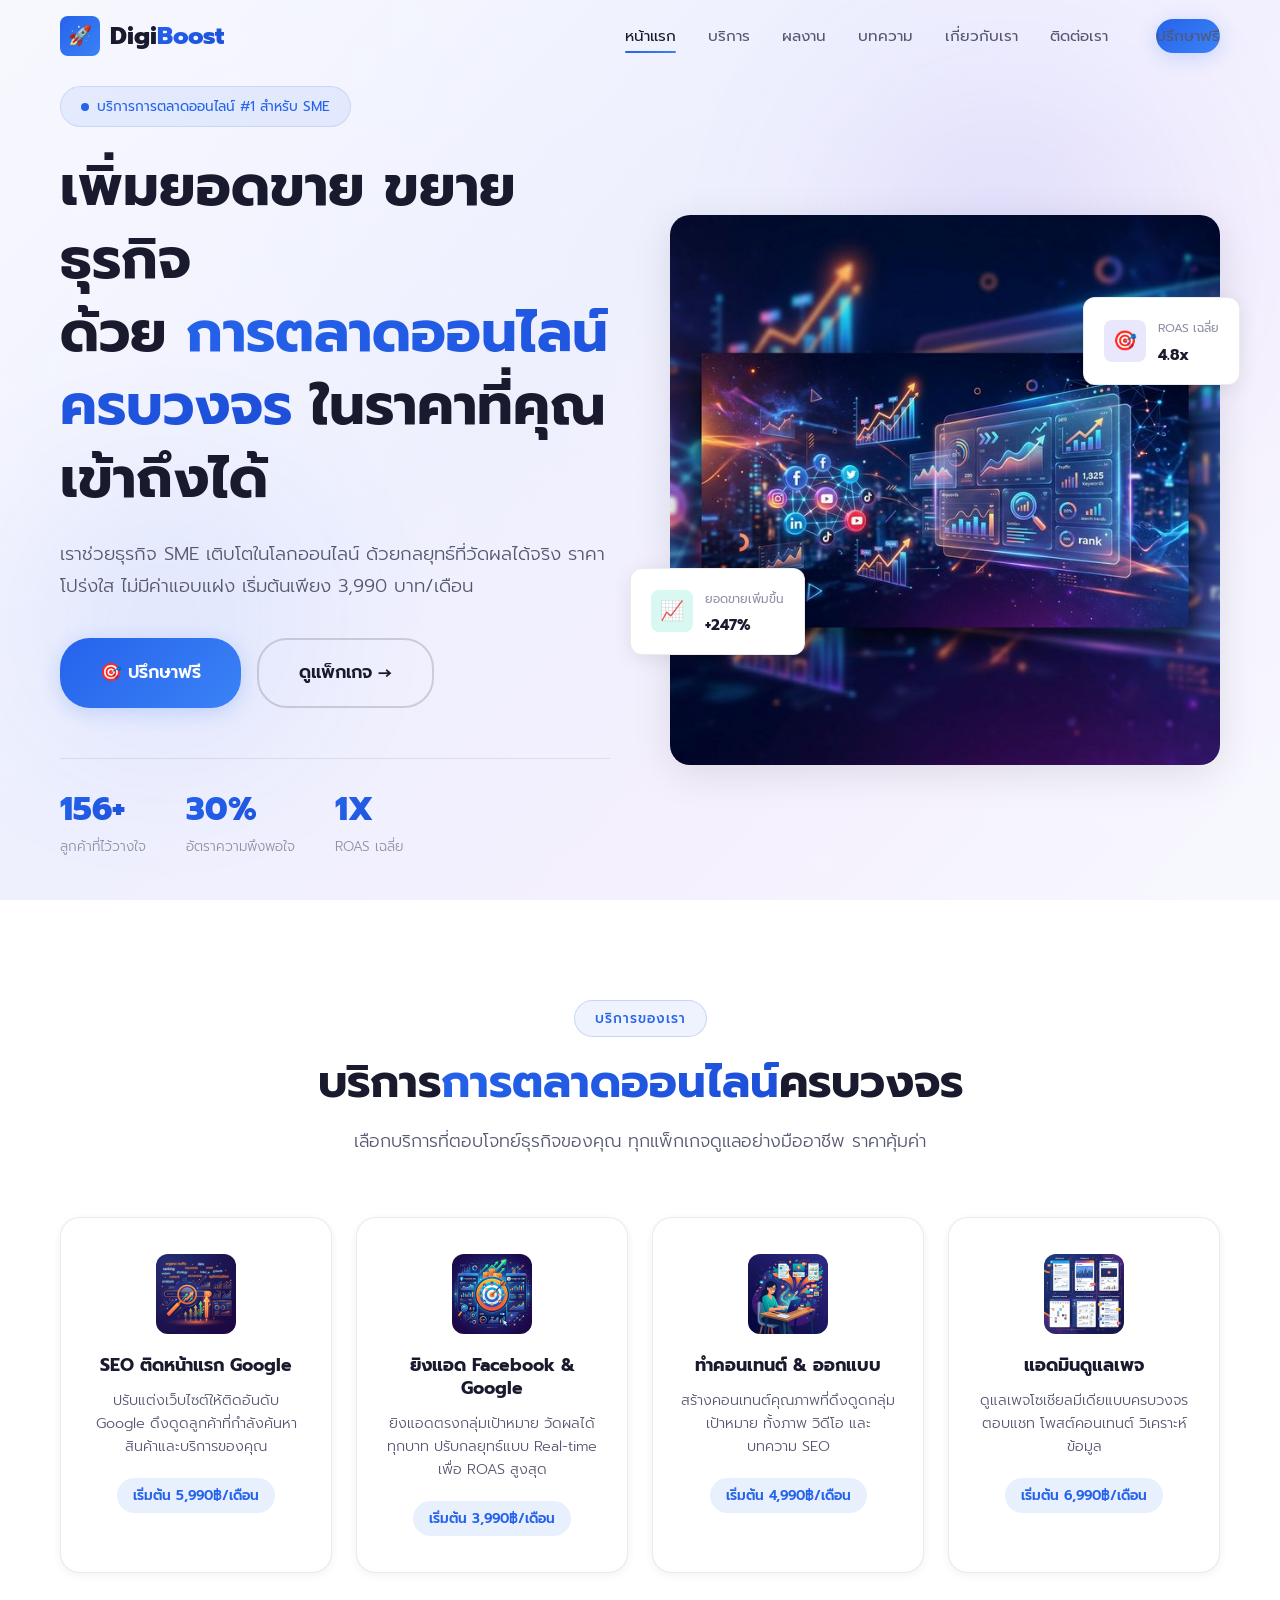
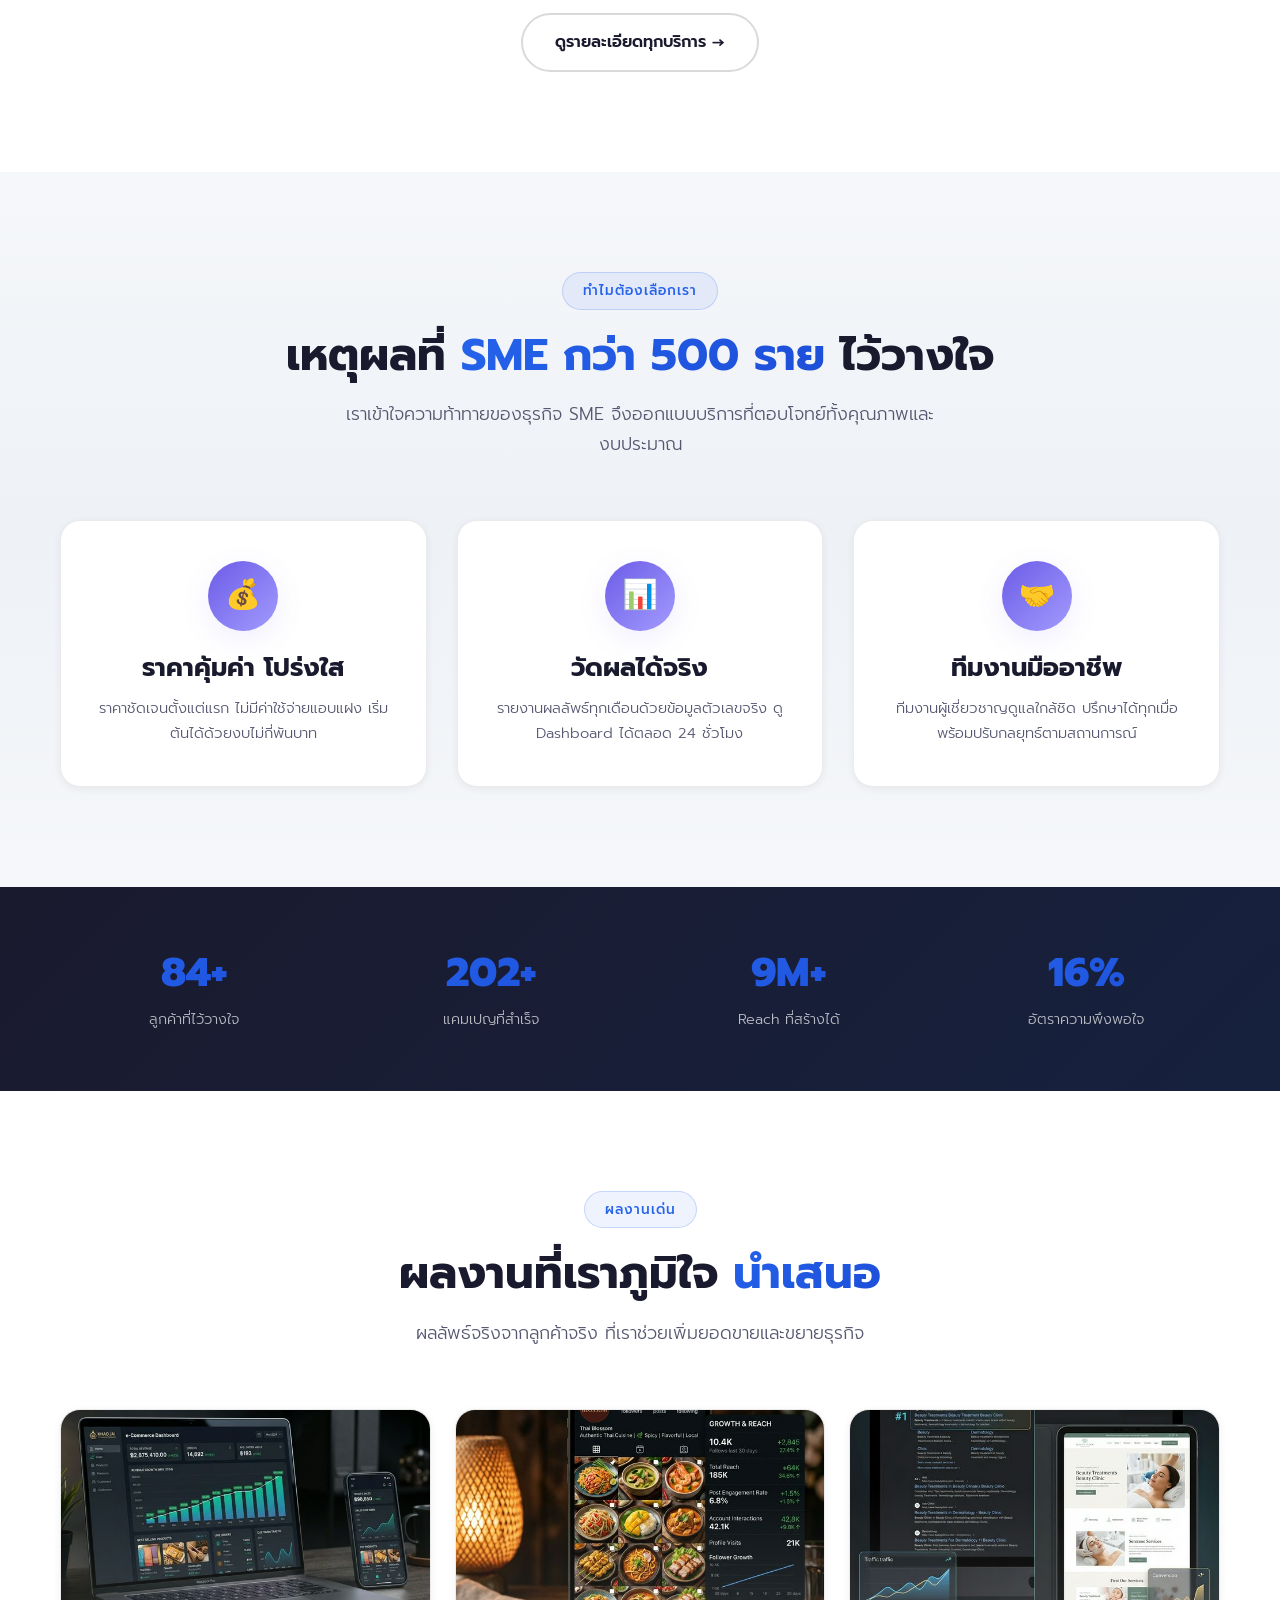
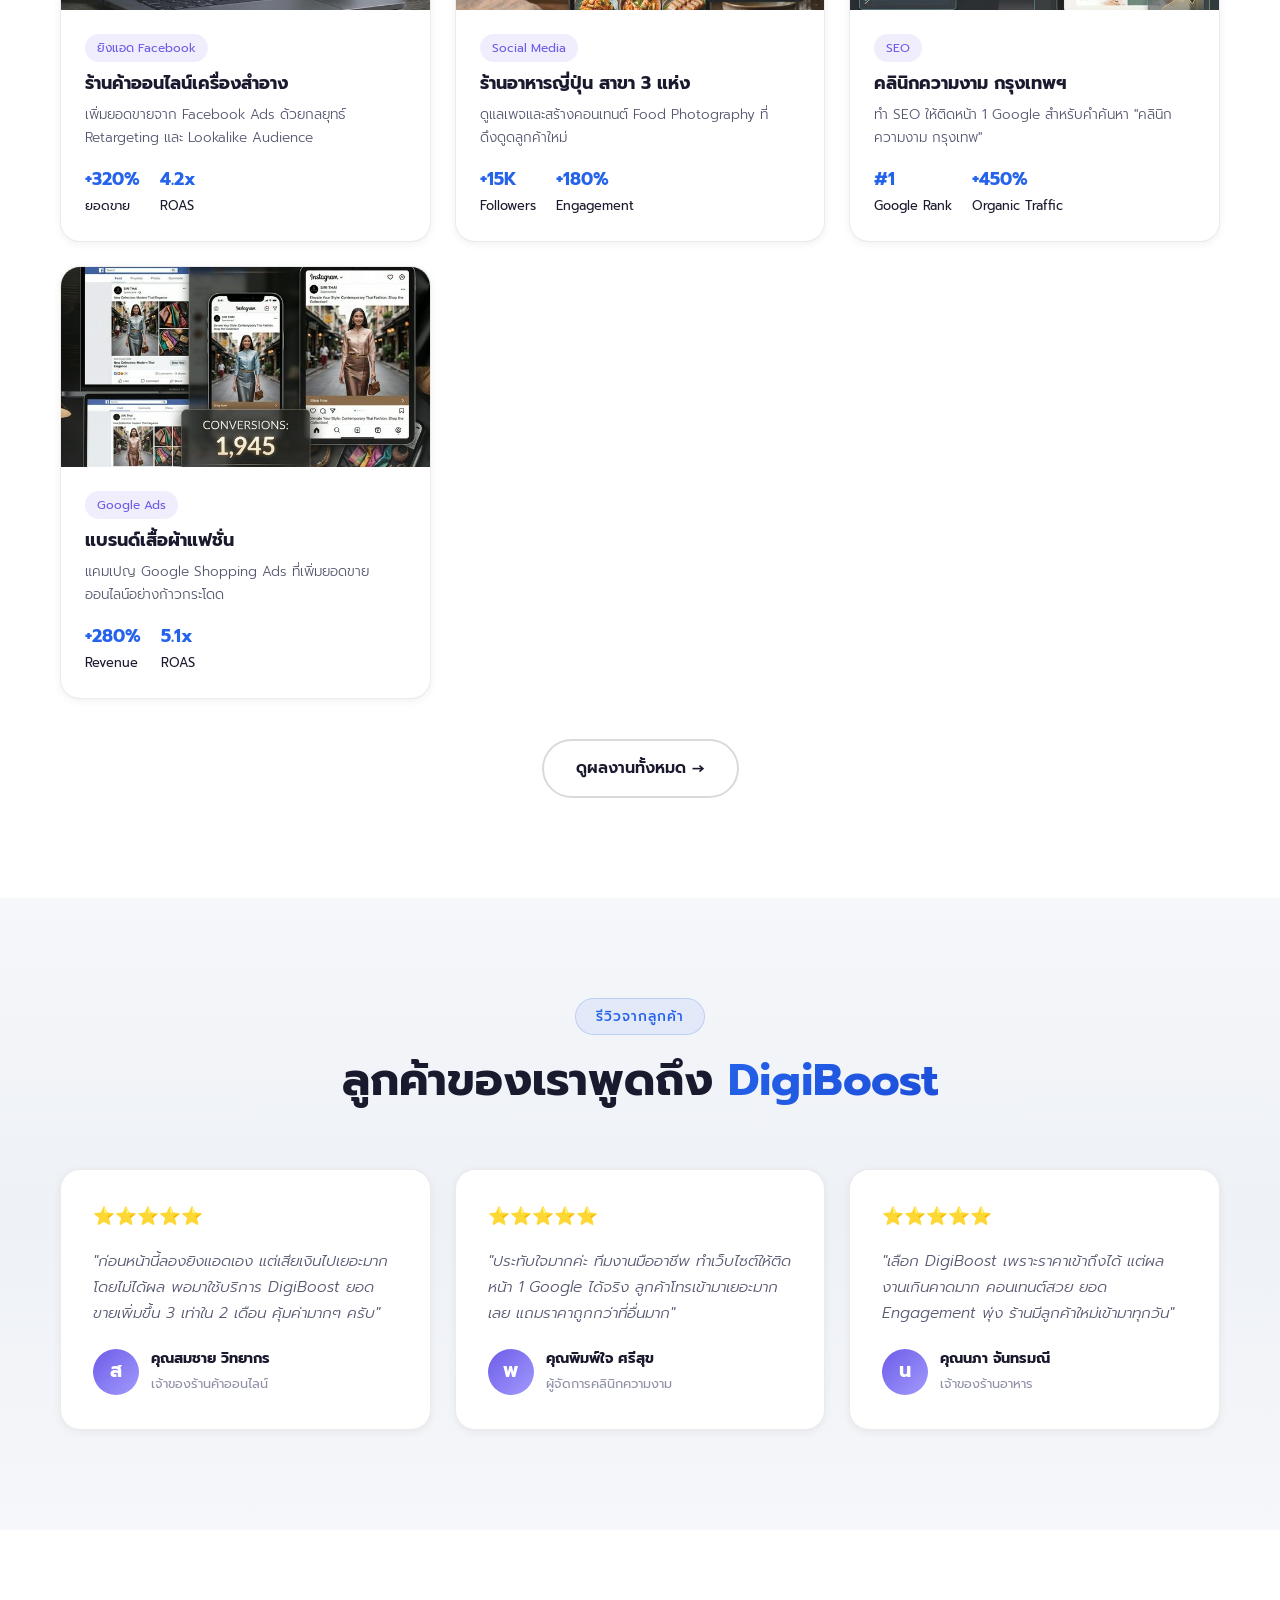
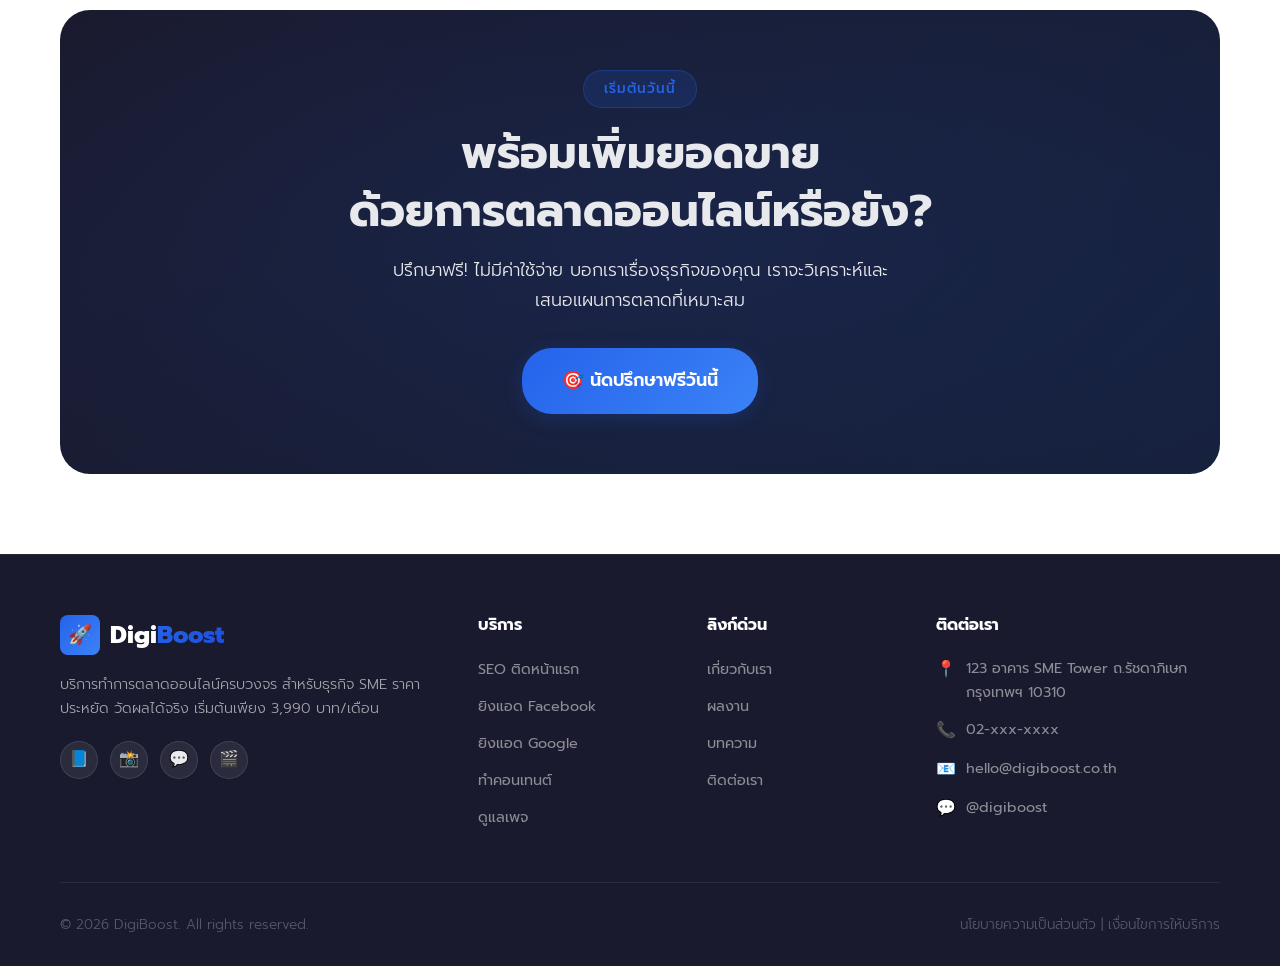
==== commit a3e99e1f: "Add files via upload" ====
--- a/index.html
+++ b/index.html
@@ -56,15 +56,15 @@
         </div>
         <div class="hero-stats">
           <div class="stat-item">
-            <h3 data-target="500" class="counter">0+</h3>
+            <h3><span data-target="500" class="counter-num">0</span>+</h3>
             <p>ลูกค้าที่ไว้วางใจ</p>
           </div>
           <div class="stat-item">
-            <h3 data-target="95" class="counter">0%</h3>
+            <h3><span data-target="95" class="counter-num">0</span>%</h3>
             <p>อัตราความพึงพอใจ</p>
           </div>
           <div class="stat-item">
-            <h3 data-target="3" class="counter">0X</h3>
+            <h3><span data-target="3" class="counter-num">0</span>X</h3>
             <p>ROAS เฉลี่ย</p>
           </div>
         </div>
--- a/css/style.css
+++ b/css/style.css
@@ -16,10 +16,10 @@
   --primary-light: #0f3460;
   
   /* Accent Colors */
-  --accent: #ff6b35;
-  --accent-hover: #ff8c5a;
-  --accent-glow: rgba(255, 107, 53, 0.2);
-  --accent-gradient: linear-gradient(135deg, #ff6b35, #ff9a5c);
+  --accent: #2563eb;
+  --accent-hover: #3b82f6;
+  --accent-glow: rgba(37, 99, 235, 0.2);
+  --accent-gradient: linear-gradient(135deg, #2563eb, #3b82f6);
   
   /* Secondary Colors */
   --secondary: #6c5ce7;
@@ -41,14 +41,14 @@
   --gradient-hero: linear-gradient(135deg, #f8f9ff 0%, #eef0ff 40%, #f5f0ff 70%, #f8f9ff 100%);
   --gradient-section: linear-gradient(180deg, #f5f7fa 0%, #eef1f6 50%, #f5f7fa 100%);
   --gradient-card: linear-gradient(145deg, #ffffff, #fafbfc);
-  --gradient-text: linear-gradient(135deg, #ff6b35, #e8530c);
+  --gradient-text: linear-gradient(135deg, #2563eb, #1d4ed8);
   --gradient-purple: linear-gradient(135deg, #6c5ce7, #a29bfe);
   
   /* Shadows */
   --shadow-sm: 0 2px 8px rgba(0, 0, 0, 0.06);
   --shadow-md: 0 4px 20px rgba(0, 0, 0, 0.08);
   --shadow-lg: 0 8px 40px rgba(0, 0, 0, 0.1);
-  --shadow-glow: 0 8px 30px rgba(255, 107, 53, 0.12);
+  --shadow-glow: 0 8px 30px rgba(37, 99, 235, 0.12);
   --shadow-purple: 0 8px 30px rgba(108, 92, 231, 0.1);
   
   /* Spacing */
@@ -133,8 +133,8 @@
 .section-badge {
   display: inline-block;
   padding: 6px 20px;
-  background: rgba(255, 107, 53, 0.08);
-  border: 1px solid rgba(255, 107, 53, 0.2);
+  background: rgba(37, 99, 235, 0.08);
+  border: 1px solid rgba(37, 99, 235, 0.2);
   border-radius: 50px;
   font-size: 0.85rem;
   font-weight: 500;
@@ -194,7 +194,7 @@
 
 .btn-primary:hover {
   transform: translateY(-3px);
-  box-shadow: 0 8px 30px rgba(255, 107, 53, 0.4);
+  box-shadow: 0 8px 30px rgba(37, 99, 235, 0.4);
 }
 
 .btn-primary::after {
@@ -409,8 +409,8 @@
   align-items: center;
   gap: 8px;
   padding: 8px 20px;
-  background: rgba(255, 107, 53, 0.08);
-  border: 1px solid rgba(255, 107, 53, 0.15);
+  background: rgba(37, 99, 235, 0.08);
+  border: 1px solid rgba(37, 99, 235, 0.15);
   border-radius: 50px;
   font-size: 0.85rem;
   color: var(--accent);
@@ -608,7 +608,7 @@
 
 .service-card:hover {
   transform: translateY(-8px);
-  border-color: rgba(255, 107, 53, 0.15);
+  border-color: rgba(37, 99, 235, 0.15);
   box-shadow: var(--shadow-glow);
 }
 
@@ -644,7 +644,7 @@
 .service-card .price-tag {
   display: inline-block;
   padding: 6px 16px;
-  background: rgba(255, 107, 53, 0.1);
+  background: rgba(37, 99, 235, 0.1);
   border-radius: 50px;
   font-size: 0.85rem;
   color: var(--accent);
@@ -919,8 +919,8 @@
 }
 
 .cta-box .section-badge {
-  background: rgba(255, 107, 53, 0.15);
-  border-color: rgba(255, 107, 53, 0.3);
+  background: rgba(37, 99, 235, 0.15);
+  border-color: rgba(37, 99, 235, 0.3);
 }
 
 .cta-box::before {
@@ -930,7 +930,7 @@
   left: -50%;
   width: 200%;
   height: 200%;
-  background: radial-gradient(ellipse, rgba(255,107,53,0.1), transparent 50%);
+  background: radial-gradient(ellipse, rgba(37,99,235,0.1), transparent 50%);
   animation: rotate 20s linear infinite;
 }
 
@@ -1221,7 +1221,7 @@
 }
 
 .pricing-card.featured {
-  border-color: rgba(255, 107, 53, 0.3);
+  border-color: rgba(37, 99, 235, 0.3);
   transform: scale(1.05);
 }
 
@@ -1563,7 +1563,7 @@
 
 .value-card:hover {
   transform: translateY(-5px);
-  border-color: rgba(255, 107, 53, 0.15);
+  border-color: rgba(37, 99, 235, 0.15);
   box-shadow: var(--shadow-glow);
 }
 
@@ -1614,7 +1614,7 @@
 
 .contact-card:hover {
   transform: translateX(5px);
-  border-color: rgba(255, 107, 53, 0.15);
+  border-color: rgba(37, 99, 235, 0.15);
   box-shadow: var(--shadow-glow);
 }
 
@@ -1622,7 +1622,7 @@
   width: 56px;
   height: 56px;
   border-radius: var(--radius-md);
-  background: rgba(255, 107, 53, 0.1);
+  background: rgba(37, 99, 235, 0.1);
   display: flex;
   align-items: center;
   justify-content: center;
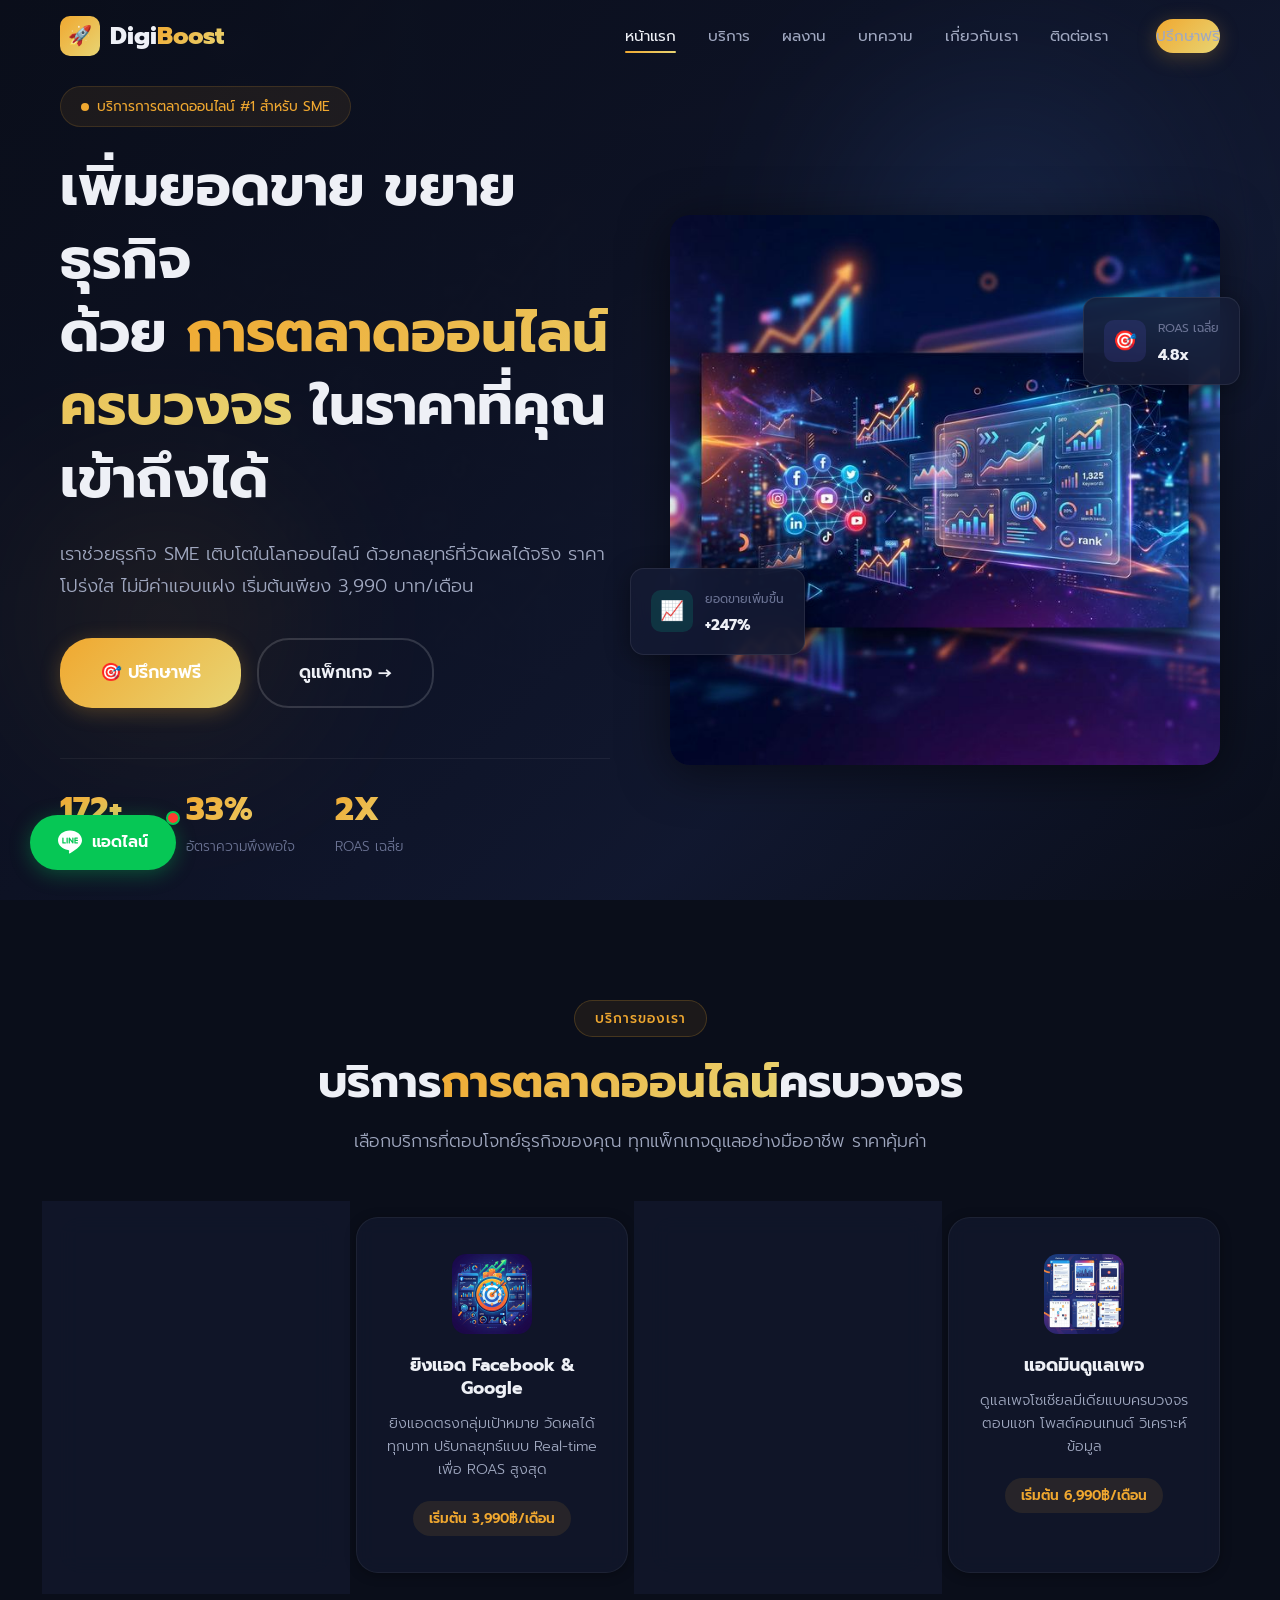
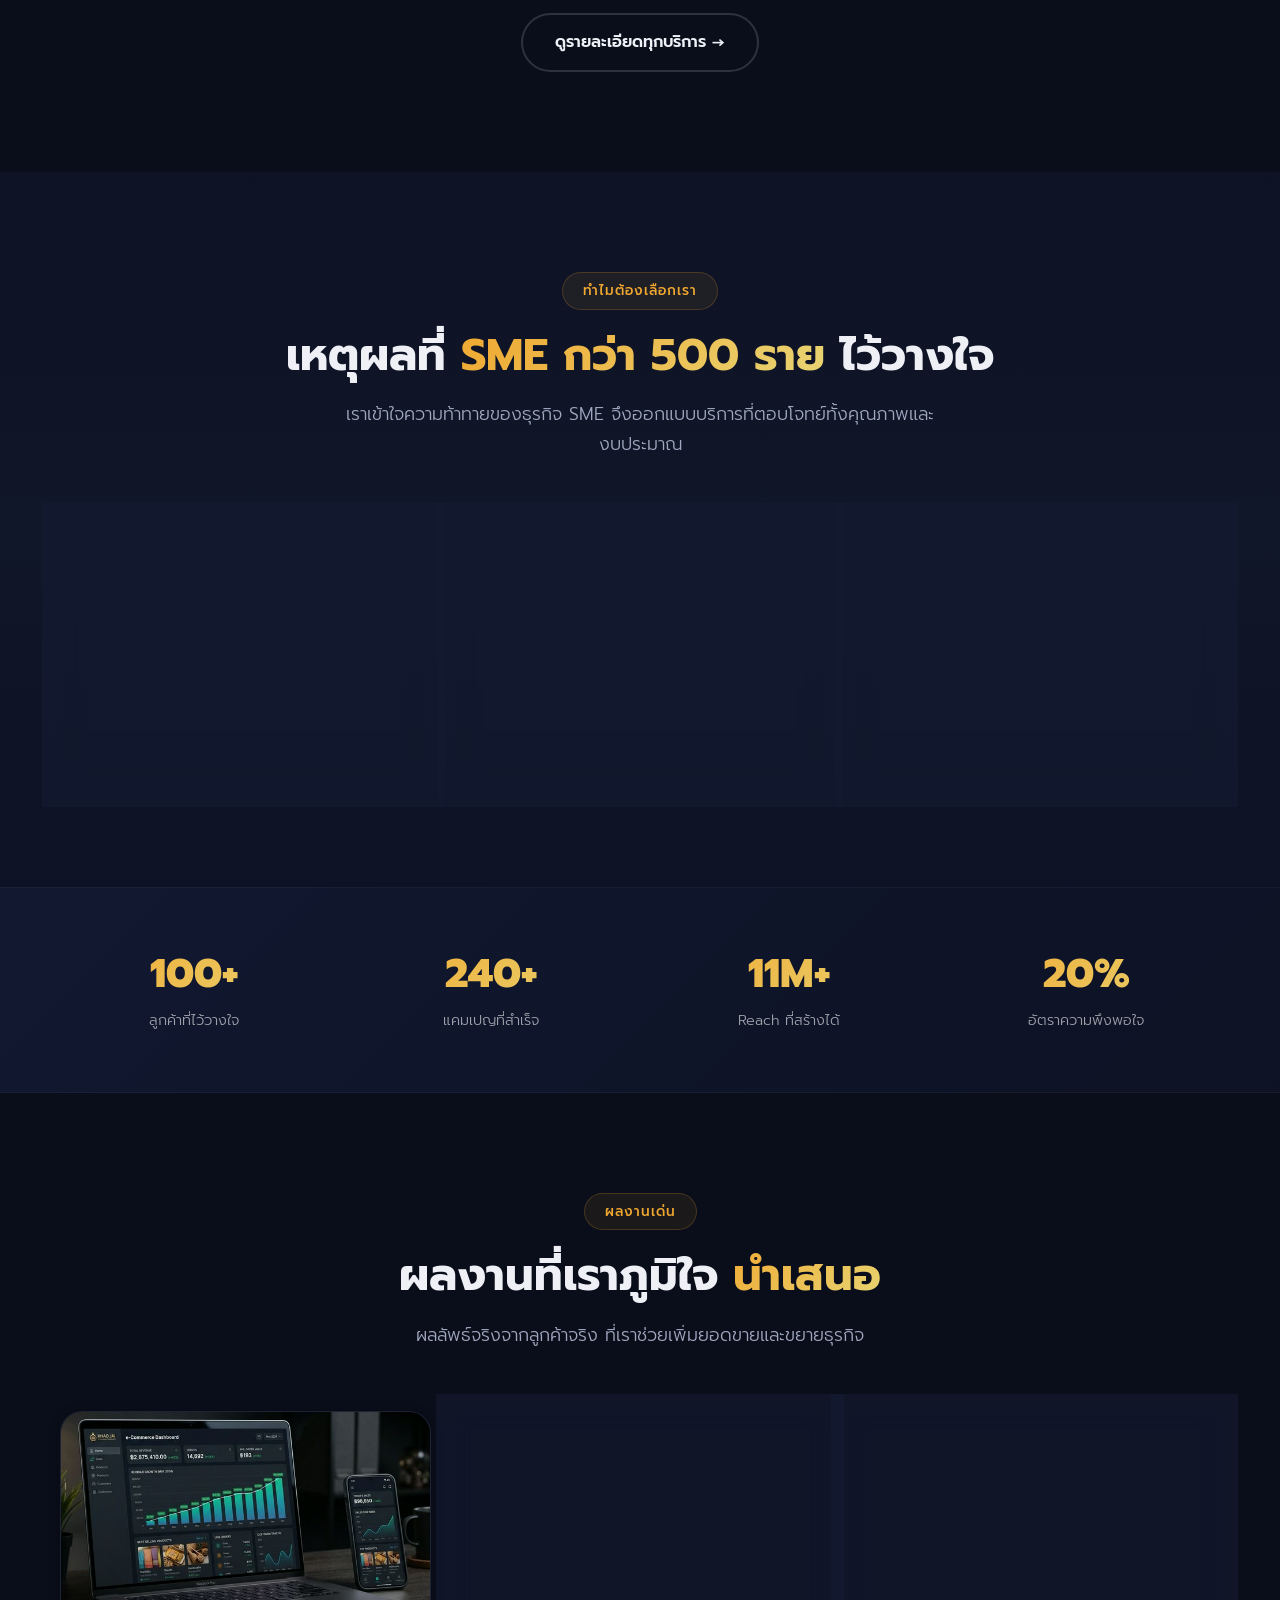
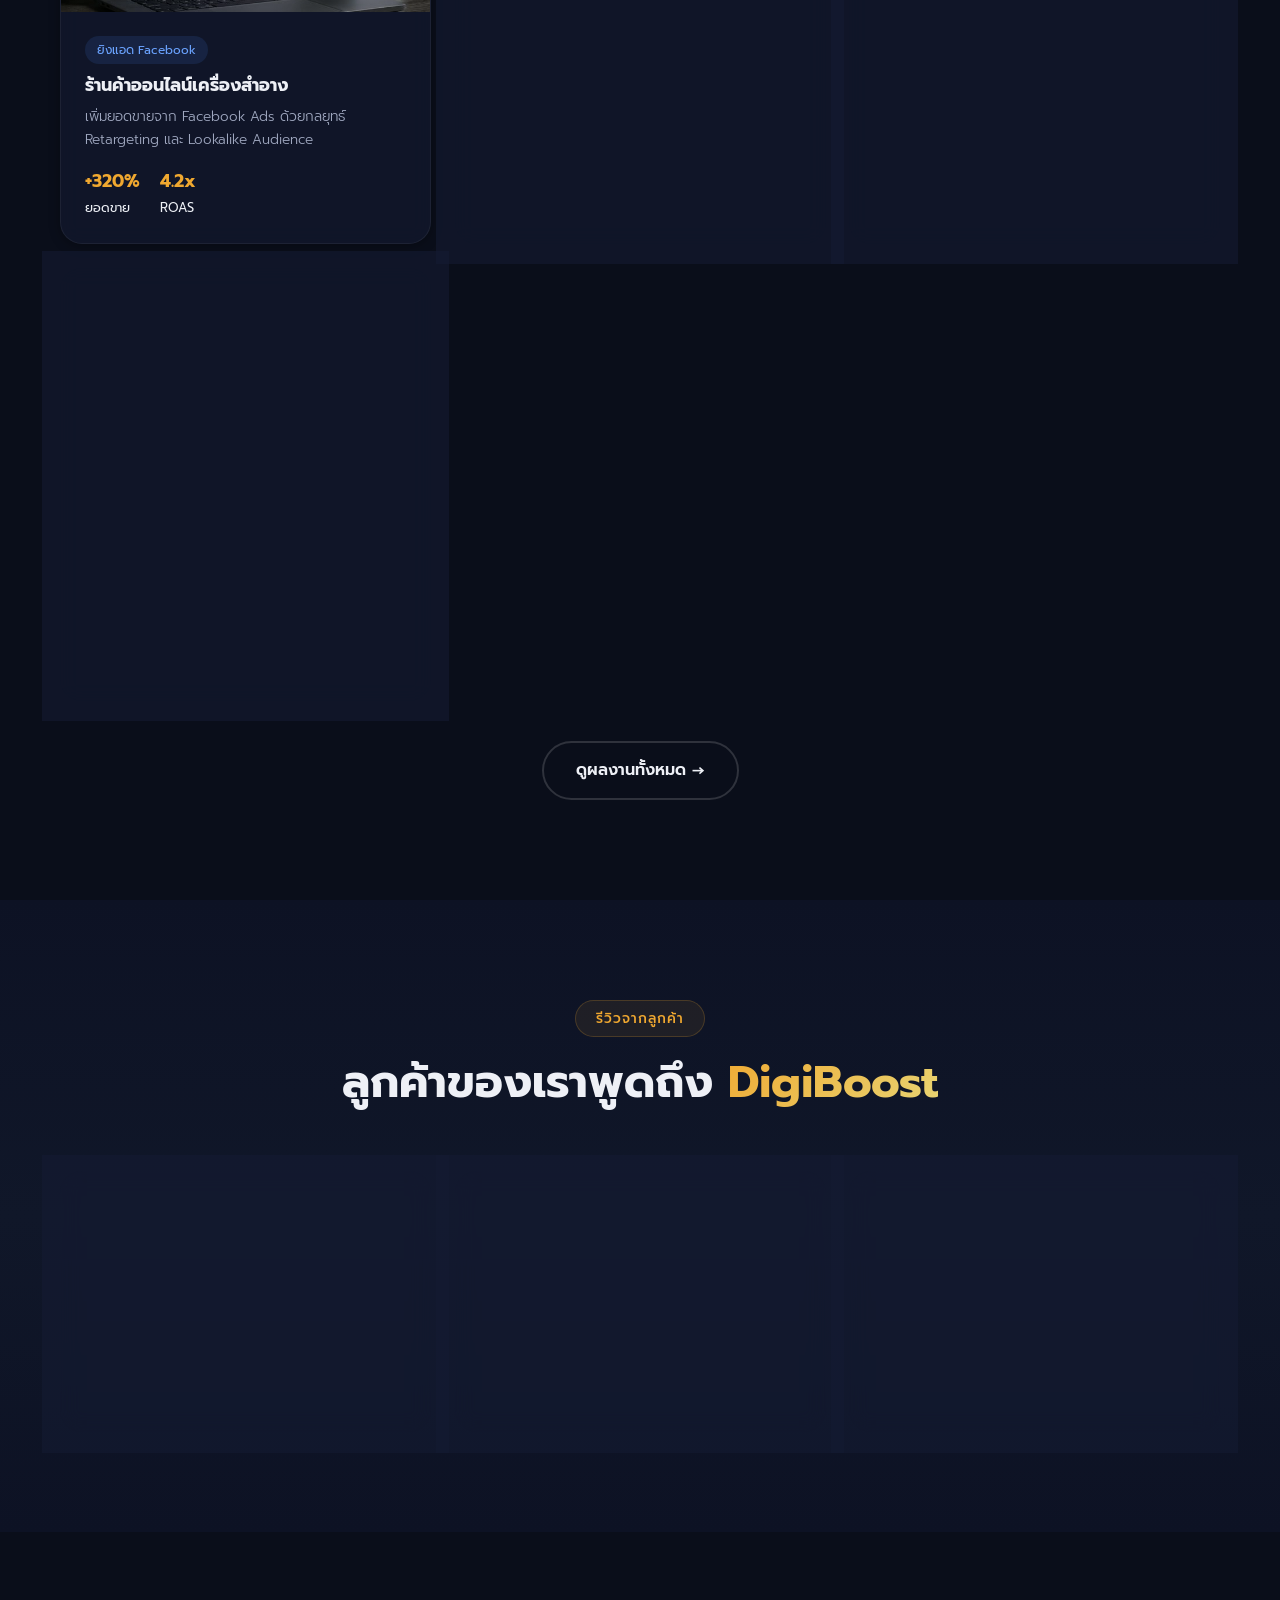
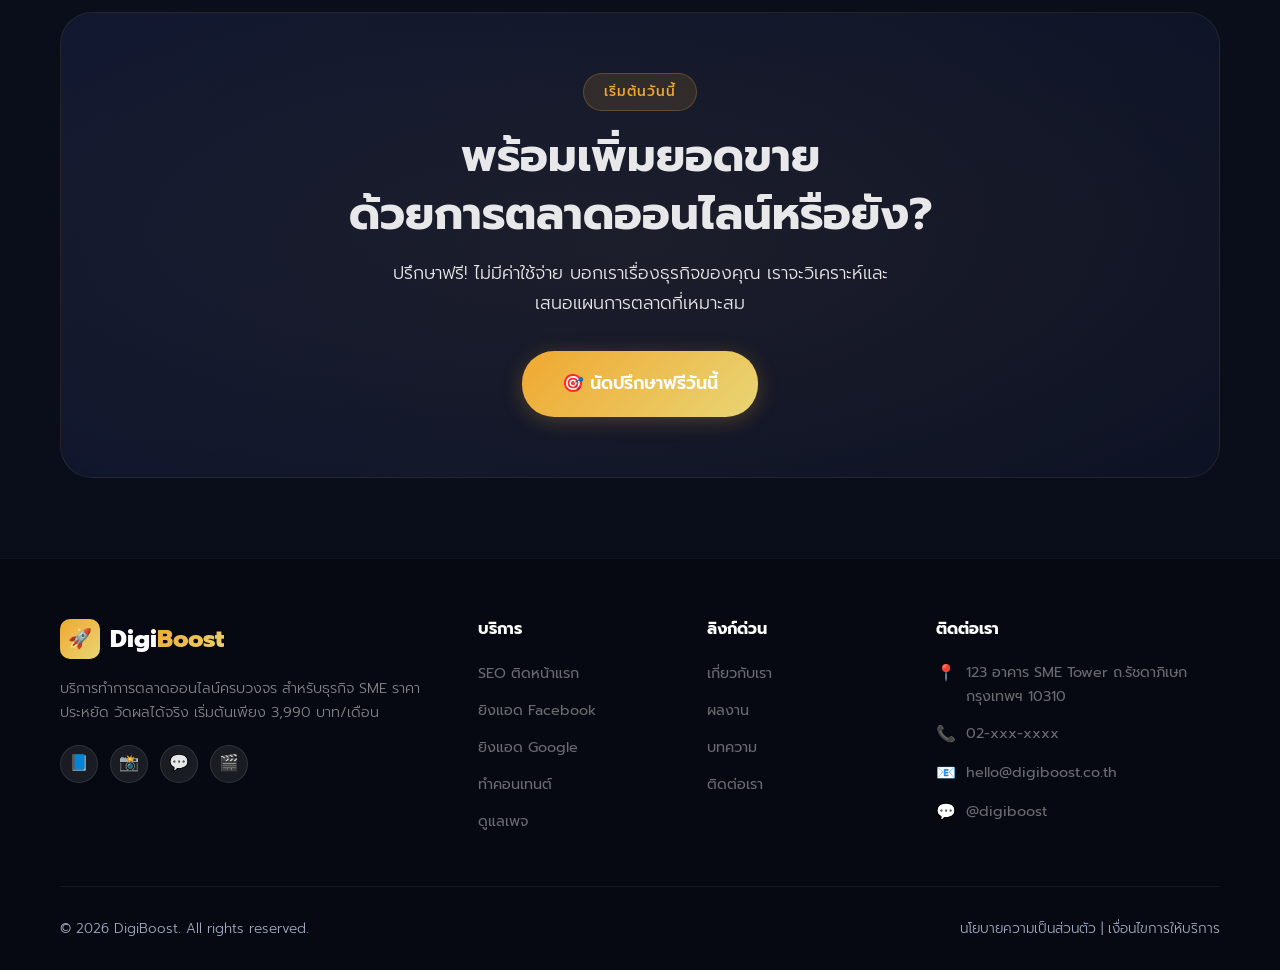
==== commit 8b512619: "Add files via upload" ====
--- a/index.html
+++ b/index.html
@@ -402,6 +402,13 @@
   <!-- Back to Top -->
   <button class="back-to-top" id="backToTop" aria-label="Back to top">↑</button>
 
+  <!-- LINE Floating Button -->
+  <a href="https://line.me/R/ti/p/@digiboost" target="_blank" class="line-float-btn" id="lineBtn" aria-label="Add LINE">
+    <span class="line-pulse"></span>
+    <svg viewBox="0 0 24 24" xmlns="http://www.w3.org/2000/svg"><path d="M19.365 9.863c.349 0 .63.285.63.631 0 .345-.281.63-.63.63H17.61v1.125h1.755c.349 0 .63.283.63.63 0 .344-.281.629-.63.629h-2.386c-.345 0-.627-.285-.627-.629V8.108c0-.345.282-.63.63-.63h2.386c.346 0 .627.285.627.63 0 .349-.281.63-.63.63H17.61v1.125h1.755zm-3.855 3.016c0 .27-.174.51-.432.596-.064.021-.133.031-.199.031-.211 0-.391-.09-.51-.25l-2.443-3.317v2.94c0 .344-.279.629-.631.629-.346 0-.626-.285-.626-.629V8.108c0-.27.173-.51.43-.595.06-.023.136-.033.194-.033.195 0 .375.104.495.254l2.462 3.33V8.108c0-.345.282-.63.63-.63.345 0 .63.285.63.63v4.771zm-5.741 0c0 .344-.282.629-.631.629-.345 0-.627-.285-.627-.629V8.108c0-.345.282-.63.63-.63.346 0 .628.285.628.63v4.771zm-2.466.629H4.917c-.345 0-.63-.285-.63-.629V8.108c0-.345.285-.63.63-.63.348 0 .63.285.63.63v4.141h1.756c.348 0 .629.283.629.63 0 .344-.282.629-.629.629M24 10.314C24 4.943 18.615.572 12 .572S0 4.943 0 10.314c0 4.811 4.27 8.842 10.035 9.608.391.082.923.258 1.058.59.12.301.079.766.038 1.08l-.164 1.02c-.045.301-.24 1.186 1.049.645 1.291-.539 6.916-4.078 9.436-6.975C23.176 14.393 24 12.458 24 10.314"/></svg>
+    แอดไลน์
+  </a>
+
   <script src="js/script.js"></script>
 </body>
 </html>
--- a/css/style.css
+++ b/css/style.css
@@ -10,56 +10,56 @@
    CSS CUSTOM PROPERTIES
    ============================================ */
 :root {
-  /* Primary Colors */
-  --primary-dark: #1a1a2e;
-  --primary: #16213e;
-  --primary-light: #0f3460;
-  
-  /* Accent Colors */
-  --accent: #2563eb;
-  --accent-hover: #3b82f6;
-  --accent-glow: rgba(37, 99, 235, 0.2);
-  --accent-gradient: linear-gradient(135deg, #2563eb, #3b82f6);
-  
-  /* Secondary Colors */
-  --secondary: #6c5ce7;
-  --secondary-light: #6c5ce7;
-  --secondary-glow: rgba(108, 92, 231, 0.15);
-  
-  /* Neutral Colors */
-  --dark-bg: #ffffff;
-  --card-bg: #ffffff;
-  --card-border: rgba(0, 0, 0, 0.08);
-  --card-hover: #f8f9fa;
+  /* Primary Colors - Deep Luxury Navy */
+  --primary-dark: #0a0e1a;
+  --primary: #0d1224;
+  --primary-light: #141b33;
+  
+  /* Accent Colors - Premium Gold/Amber */
+  --accent: #f0a830;
+  --accent-hover: #f4bc5c;
+  --accent-glow: rgba(240, 168, 48, 0.25);
+  --accent-gradient: linear-gradient(135deg, #f0a830, #e8d574);
+  
+  /* Secondary Colors - Electric Blue */
+  --secondary: #4f8fff;
+  --secondary-light: #6ba3ff;
+  --secondary-glow: rgba(79, 143, 255, 0.15);
+  
+  /* Neutral Colors - Dark Glass */
+  --dark-bg: #0a0e1a;
+  --card-bg: rgba(20, 27, 51, 0.6);
+  --card-border: rgba(255, 255, 255, 0.06);
+  --card-hover: rgba(30, 40, 70, 0.8);
   
   /* Text Colors */
-  --text-primary: #1a1a2e;
-  --text-secondary: #555770;
-  --text-muted: #8e90a6;
+  --text-primary: #eef0f6;
+  --text-secondary: #a0a8c0;
+  --text-muted: #6b7394;
   
   /* Gradients */
-  --gradient-hero: linear-gradient(135deg, #f8f9ff 0%, #eef0ff 40%, #f5f0ff 70%, #f8f9ff 100%);
-  --gradient-section: linear-gradient(180deg, #f5f7fa 0%, #eef1f6 50%, #f5f7fa 100%);
-  --gradient-card: linear-gradient(145deg, #ffffff, #fafbfc);
-  --gradient-text: linear-gradient(135deg, #2563eb, #1d4ed8);
-  --gradient-purple: linear-gradient(135deg, #6c5ce7, #a29bfe);
+  --gradient-hero: linear-gradient(135deg, #0a0e1a 0%, #0d1224 40%, #111830 70%, #0a0e1a 100%);
+  --gradient-section: linear-gradient(180deg, #0d1224 0%, #101729 50%, #0d1224 100%);
+  --gradient-card: linear-gradient(145deg, rgba(20,27,51,0.7), rgba(15,20,40,0.5));
+  --gradient-text: linear-gradient(135deg, #f0a830, #e8d574);
+  --gradient-purple: linear-gradient(135deg, #4f8fff, #6ba3ff);
   
   /* Shadows */
-  --shadow-sm: 0 2px 8px rgba(0, 0, 0, 0.06);
-  --shadow-md: 0 4px 20px rgba(0, 0, 0, 0.08);
-  --shadow-lg: 0 8px 40px rgba(0, 0, 0, 0.1);
-  --shadow-glow: 0 8px 30px rgba(37, 99, 235, 0.12);
-  --shadow-purple: 0 8px 30px rgba(108, 92, 231, 0.1);
+  --shadow-sm: 0 2px 12px rgba(0, 0, 0, 0.3);
+  --shadow-md: 0 4px 24px rgba(0, 0, 0, 0.4);
+  --shadow-lg: 0 8px 48px rgba(0, 0, 0, 0.5);
+  --shadow-glow: 0 8px 30px rgba(240, 168, 48, 0.15);
+  --shadow-purple: 0 8px 30px rgba(79, 143, 255, 0.12);
   
   /* Spacing */
   --section-padding: 100px 0;
   --container-padding: 0 20px;
   
   /* Border Radius */
-  --radius-sm: 8px;
-  --radius-md: 12px;
-  --radius-lg: 20px;
-  --radius-xl: 30px;
+  --radius-sm: 10px;
+  --radius-md: 14px;
+  --radius-lg: 22px;
+  --radius-xl: 32px;
   
   /* Transitions */
   --transition: all 0.3s cubic-bezier(0.4, 0, 0.2, 1);
@@ -133,8 +133,8 @@
 .section-badge {
   display: inline-block;
   padding: 6px 20px;
-  background: rgba(37, 99, 235, 0.08);
-  border: 1px solid rgba(37, 99, 235, 0.2);
+  background: rgba(240, 168, 48, 0.08);
+  border: 1px solid rgba(240, 168, 48, 0.2);
   border-radius: 50px;
   font-size: 0.85rem;
   font-weight: 500;
@@ -194,7 +194,7 @@
 
 .btn-primary:hover {
   transform: translateY(-3px);
-  box-shadow: 0 8px 30px rgba(37, 99, 235, 0.4);
+  box-shadow: 0 8px 30px rgba(240, 168, 48, 0.4);
 }
 
 .btn-primary::after {
@@ -215,7 +215,7 @@
 .btn-outline {
   background: transparent;
   color: var(--text-primary);
-  border: 2px solid rgba(0, 0, 0, 0.15);
+  border: 2px solid rgba(255, 255, 255, 0.15);
 }
 
 .btn-outline:hover {
@@ -248,12 +248,12 @@
 }
 
 .navbar.scrolled {
-  background: rgba(255, 255, 255, 0.95);
+  background: rgba(10, 14, 26, 0.92);
   backdrop-filter: blur(20px);
   -webkit-backdrop-filter: blur(20px);
-  border-bottom: 1px solid var(--card-border);
+  border-bottom: 1px solid rgba(255,255,255,0.06);
   padding: 10px 0;
-  box-shadow: 0 2px 20px rgba(0,0,0,0.06);
+  box-shadow: 0 2px 20px rgba(0,0,0,0.4);
 }
 
 .navbar .container {
@@ -409,8 +409,8 @@
   align-items: center;
   gap: 8px;
   padding: 8px 20px;
-  background: rgba(37, 99, 235, 0.08);
-  border: 1px solid rgba(37, 99, 235, 0.15);
+  background: rgba(240, 168, 48, 0.08);
+  border: 1px solid rgba(240, 168, 48, 0.15);
   border-radius: 50px;
   font-size: 0.85rem;
   color: var(--accent);
@@ -487,9 +487,9 @@
 
 .hero-float-card {
   position: absolute;
-  background: #ffffff;
+  background: rgba(20, 27, 51, 0.85);
   backdrop-filter: blur(20px);
-  border: 1px solid var(--card-border);
+  border: 1px solid rgba(255,255,255,0.08);
   border-radius: var(--radius-md);
   padding: 16px 20px;
   display: flex;
@@ -583,8 +583,9 @@
 }
 
 .service-card {
-  background: #ffffff;
-  border: 1px solid var(--card-border);
+  background: rgba(20, 27, 51, 0.6);
+  backdrop-filter: blur(10px);
+  border: 1px solid rgba(255,255,255,0.06);
   border-radius: var(--radius-lg);
   padding: 36px 28px;
   text-align: center;
@@ -608,7 +609,7 @@
 
 .service-card:hover {
   transform: translateY(-8px);
-  border-color: rgba(37, 99, 235, 0.15);
+  border-color: rgba(240, 168, 48, 0.2);
   box-shadow: var(--shadow-glow);
 }
 
@@ -644,7 +645,7 @@
 .service-card .price-tag {
   display: inline-block;
   padding: 6px 16px;
-  background: rgba(37, 99, 235, 0.1);
+  background: rgba(240, 168, 48, 0.1);
   border-radius: 50px;
   font-size: 0.85rem;
   color: var(--accent);
@@ -666,8 +667,9 @@
 }
 
 .why-card {
-  background: #ffffff;
-  border: 1px solid var(--card-border);
+  background: rgba(20, 27, 51, 0.6);
+  backdrop-filter: blur(10px);
+  border: 1px solid rgba(255,255,255,0.06);
   border-radius: var(--radius-lg);
   padding: 40px 30px;
   text-align: center;
@@ -679,7 +681,7 @@
 .why-card:hover {
   transform: translateY(-5px);
   box-shadow: var(--shadow-purple);
-  border-color: rgba(108, 92, 231, 0.2);
+  border-color: rgba(79, 143, 255, 0.2);
 }
 
 .why-card .icon-circle {
@@ -745,8 +747,9 @@
 }
 
 .portfolio-card {
-  background: #ffffff;
-  border: 1px solid var(--card-border);
+  background: rgba(20, 27, 51, 0.6);
+  backdrop-filter: blur(10px);
+  border: 1px solid rgba(255,255,255,0.06);
   border-radius: var(--radius-lg);
   overflow: hidden;
   transition: var(--transition);
@@ -780,7 +783,7 @@
 .portfolio-card .card-image .overlay {
   position: absolute;
   inset: 0;
-  background: linear-gradient(180deg, transparent 40%, rgba(255,255,255,0.1) 100%);
+  background: linear-gradient(180deg, transparent 40%, rgba(0,0,0,0.3) 100%);
 }
 
 .portfolio-card .card-body {
@@ -790,7 +793,7 @@
 .portfolio-card .card-body .tag {
   display: inline-block;
   padding: 4px 12px;
-  background: rgba(108, 92, 231, 0.1);
+  background: rgba(79, 143, 255, 0.12);
   border-radius: 50px;
   font-size: 0.75rem;
   color: var(--secondary-light);
@@ -837,8 +840,9 @@
 }
 
 .testimonial-card {
-  background: #ffffff;
-  border: 1px solid var(--card-border);
+  background: rgba(20, 27, 51, 0.6);
+  backdrop-filter: blur(10px);
+  border: 1px solid rgba(255,255,255,0.06);
   border-radius: var(--radius-lg);
   padding: 32px;
   transition: var(--transition);
@@ -903,8 +907,8 @@
 }
 
 .cta-box {
-  background: linear-gradient(135deg, #1a1a2e, #16213e);
-  border: none;
+  background: linear-gradient(135deg, #111830, #0d1224);
+  border: 1px solid rgba(240, 168, 48, 0.1);
   border-radius: var(--radius-xl);
   padding: 60px;
   text-align: center;
@@ -919,8 +923,8 @@
 }
 
 .cta-box .section-badge {
-  background: rgba(37, 99, 235, 0.15);
-  border-color: rgba(37, 99, 235, 0.3);
+  background: rgba(240, 168, 48, 0.12);
+  border-color: rgba(240, 168, 48, 0.25);
 }
 
 .cta-box::before {
@@ -930,7 +934,7 @@
   left: -50%;
   width: 200%;
   height: 200%;
-  background: radial-gradient(ellipse, rgba(37,99,235,0.1), transparent 50%);
+  background: radial-gradient(ellipse, rgba(240,168,48,0.06), transparent 50%);
   animation: rotate 20s linear infinite;
 }
 
@@ -957,8 +961,8 @@
    ============================================ */
 .footer {
   padding: 60px 0 30px;
-  background: #1a1a2e;
-  border-top: 1px solid rgba(255,255,255,0.05);
+  background: #060911;
+  border-top: 1px solid rgba(255,255,255,0.04);
   color: rgba(255,255,255,0.9);
 }
 
@@ -967,11 +971,11 @@
 }
 
 .footer-brand p {
-  color: rgba(255,255,255,0.6) !important;
+  color: rgba(255,255,255,0.5) !important;
 }
 
 .footer-links li a {
-  color: rgba(255,255,255,0.5) !important;
+  color: rgba(255,255,255,0.4) !important;
 }
 
 .footer-links li a:hover {
@@ -979,12 +983,12 @@
 }
 
 .footer-contact li {
-  color: rgba(255,255,255,0.5) !important;
+  color: rgba(255,255,255,0.4) !important;
 }
 
 .footer-bottom {
-  color: rgba(255,255,255,0.4) !important;
-  border-top-color: rgba(255,255,255,0.08) !important;
+  color: rgba(255,255,255,0.3) !important;
+  border-top-color: rgba(255,255,255,0.06) !important;
 }
 
 .footer .logo-text {
@@ -1087,7 +1091,7 @@
   content: '';
   position: absolute;
   inset: 0;
-  background: linear-gradient(135deg, #f0f2ff 0%, #e8ecff 40%, #f3eeff 70%, #f0f2ff 100%);
+  background: linear-gradient(135deg, #0d1224 0%, #111830 40%, #0d1224 70%, #0a0e1a 100%);
 }
 
 .page-header .container {
@@ -1210,8 +1214,9 @@
 }
 
 .pricing-card {
-  background: #ffffff;
-  border: 1px solid var(--card-border);
+  background: rgba(20, 27, 51, 0.6);
+  backdrop-filter: blur(10px);
+  border: 1px solid rgba(255,255,255,0.06);
   border-radius: var(--radius-lg);
   padding: 40px 30px;
   text-align: center;
@@ -1221,7 +1226,7 @@
 }
 
 .pricing-card.featured {
-  border-color: rgba(37, 99, 235, 0.3);
+  border-color: rgba(240, 168, 48, 0.3);
   transform: scale(1.05);
 }
 
@@ -1283,7 +1288,7 @@
   padding: 8px 0;
   font-size: 0.9rem;
   color: var(--text-secondary);
-  border-bottom: 1px solid rgba(0,0,0,0.06);
+  border-bottom: 1px solid rgba(255,255,255,0.06);
 }
 
 .pricing-card .features li .check {
@@ -1291,7 +1296,7 @@
 }
 
 .pricing-card .features li .cross {
-  color: rgba(0,0,0,0.25);
+  color: rgba(255,255,255,0.2);
 }
 
 /* ============================================
@@ -1331,8 +1336,8 @@
 .blog-card {
   display: grid;
   grid-template-columns: 280px 1fr;
-  background: #ffffff;
-  border: 1px solid var(--card-border);
+  background: rgba(20, 27, 51, 0.6);
+  border: 1px solid rgba(255,255,255,0.06);
   border-radius: var(--radius-lg);
   overflow: hidden;
   transition: var(--transition);
@@ -1408,8 +1413,8 @@
 }
 
 .sidebar-widget {
-  background: #ffffff;
-  border: 1px solid var(--card-border);
+  background: rgba(20, 27, 51, 0.6);
+  border: 1px solid rgba(255,255,255,0.06);
   border-radius: var(--radius-lg);
   padding: 28px;
   box-shadow: var(--shadow-sm);
@@ -1490,8 +1495,8 @@
 }
 
 .team-card {
-  background: #ffffff;
-  border: 1px solid var(--card-border);
+  background: rgba(20, 27, 51, 0.6);
+  border: 1px solid rgba(255,255,255,0.06);
   border-radius: var(--radius-lg);
   overflow: hidden;
   text-align: center;
@@ -1552,8 +1557,8 @@
 }
 
 .value-card {
-  background: #ffffff;
-  border: 1px solid var(--card-border);
+  background: rgba(20, 27, 51, 0.6);
+  border: 1px solid rgba(255,255,255,0.06);
   border-radius: var(--radius-lg);
   padding: 32px 24px;
   text-align: center;
@@ -1563,7 +1568,7 @@
 
 .value-card:hover {
   transform: translateY(-5px);
-  border-color: rgba(37, 99, 235, 0.15);
+  border-color: rgba(240, 168, 48, 0.15);
   box-shadow: var(--shadow-glow);
 }
 
@@ -1601,8 +1606,8 @@
 }
 
 .contact-card {
-  background: #ffffff;
-  border: 1px solid var(--card-border);
+  background: rgba(20, 27, 51, 0.6);
+  border: 1px solid rgba(255,255,255,0.06);
   border-radius: var(--radius-lg);
   padding: 28px;
   display: flex;
@@ -1614,7 +1619,7 @@
 
 .contact-card:hover {
   transform: translateX(5px);
-  border-color: rgba(37, 99, 235, 0.15);
+  border-color: rgba(240, 168, 48, 0.15);
   box-shadow: var(--shadow-glow);
 }
 
@@ -1622,7 +1627,7 @@
   width: 56px;
   height: 56px;
   border-radius: var(--radius-md);
-  background: rgba(37, 99, 235, 0.1);
+  background: rgba(240, 168, 48, 0.1);
   display: flex;
   align-items: center;
   justify-content: center;
@@ -1644,8 +1649,8 @@
 }
 
 .contact-form-wrapper {
-  background: #ffffff;
-  border: 1px solid var(--card-border);
+  background: rgba(20, 27, 51, 0.6);
+  border: 1px solid rgba(255,255,255,0.06);
   border-radius: var(--radius-lg);
   padding: 40px;
   box-shadow: var(--shadow-sm);
@@ -1671,8 +1676,8 @@
 .form-group textarea {
   width: 100%;
   padding: 14px 18px;
-  background: #f8f9fa;
-  border: 1px solid var(--card-border);
+  background: rgba(10, 14, 26, 0.6);
+  border: 1px solid rgba(255,255,255,0.08);
   border-radius: var(--radius-sm);
   color: var(--text-primary);
   font-family: 'Prompt', sans-serif;
@@ -1685,7 +1690,7 @@
 .form-group textarea:focus {
   outline: none;
   border-color: var(--accent);
-  box-shadow: 0 0 0 3px var(--accent-glow);
+  box-shadow: 0 0 0 3px rgba(240, 168, 48, 0.15);
 }
 
 .form-group textarea {
@@ -1720,14 +1725,14 @@
    ============================================ */
 .counter-section {
   padding: 60px 0;
-  background: linear-gradient(135deg, #1a1a2e, #16213e);
-  border-top: none;
-  border-bottom: none;
+  background: linear-gradient(135deg, #111830, #0d1224);
+  border-top: 1px solid rgba(255,255,255,0.04);
+  border-bottom: 1px solid rgba(255,255,255,0.04);
   color: white;
 }
 
 .counter-item p {
-  color: rgba(255,255,255,0.7) !important;
+  color: rgba(255,255,255,0.6) !important;
 }
 
 .counter-grid {
@@ -1823,13 +1828,14 @@
   height: 48px;
   border-radius: 50%;
   background: var(--accent-gradient);
-  color: white;
+  color: #0a0e1a;
   border: none;
   cursor: pointer;
   display: flex;
   align-items: center;
   justify-content: center;
   font-size: 1.2rem;
+  font-weight: 700;
   opacity: 0;
   visibility: hidden;
   transition: var(--transition);
@@ -1844,6 +1850,58 @@
 
 .back-to-top:hover {
   transform: translateY(-3px);
+}
+
+/* ============================================
+   LINE FLOATING BUTTON
+   ============================================ */
+.line-float-btn {
+  position: fixed;
+  bottom: 30px;
+  left: 30px;
+  display: flex;
+  align-items: center;
+  gap: 10px;
+  padding: 14px 28px;
+  background: #06c755;
+  color: white;
+  border-radius: var(--radius-xl);
+  font-family: 'Prompt', sans-serif;
+  font-size: 1rem;
+  font-weight: 600;
+  text-decoration: none;
+  z-index: 999;
+  box-shadow: 0 4px 20px rgba(6, 199, 85, 0.35);
+  transition: var(--transition);
+  animation: lineFloat 3s ease-in-out infinite;
+}
+
+.line-float-btn:hover {
+  transform: translateY(-4px) scale(1.05);
+  box-shadow: 0 8px 32px rgba(6, 199, 85, 0.5);
+}
+
+.line-float-btn svg {
+  width: 24px;
+  height: 24px;
+  fill: white;
+}
+
+.line-float-btn .line-pulse {
+  position: absolute;
+  top: -4px;
+  right: -4px;
+  width: 14px;
+  height: 14px;
+  background: #ff3b30;
+  border-radius: 50%;
+  border: 2px solid #06c755;
+  animation: pulse 1.5s infinite;
+}
+
+@keyframes lineFloat {
+  0%, 100% { transform: translateY(0); }
+  50% { transform: translateY(-6px); }
 }
 
 /* ============================================
@@ -1931,7 +1989,7 @@
     left: 0;
     right: 0;
     bottom: 0;
-    background: rgba(255, 255, 255, 0.98);
+    background: rgba(10, 14, 26, 0.98);
     backdrop-filter: blur(20px);
     flex-direction: column;
     justify-content: center;
